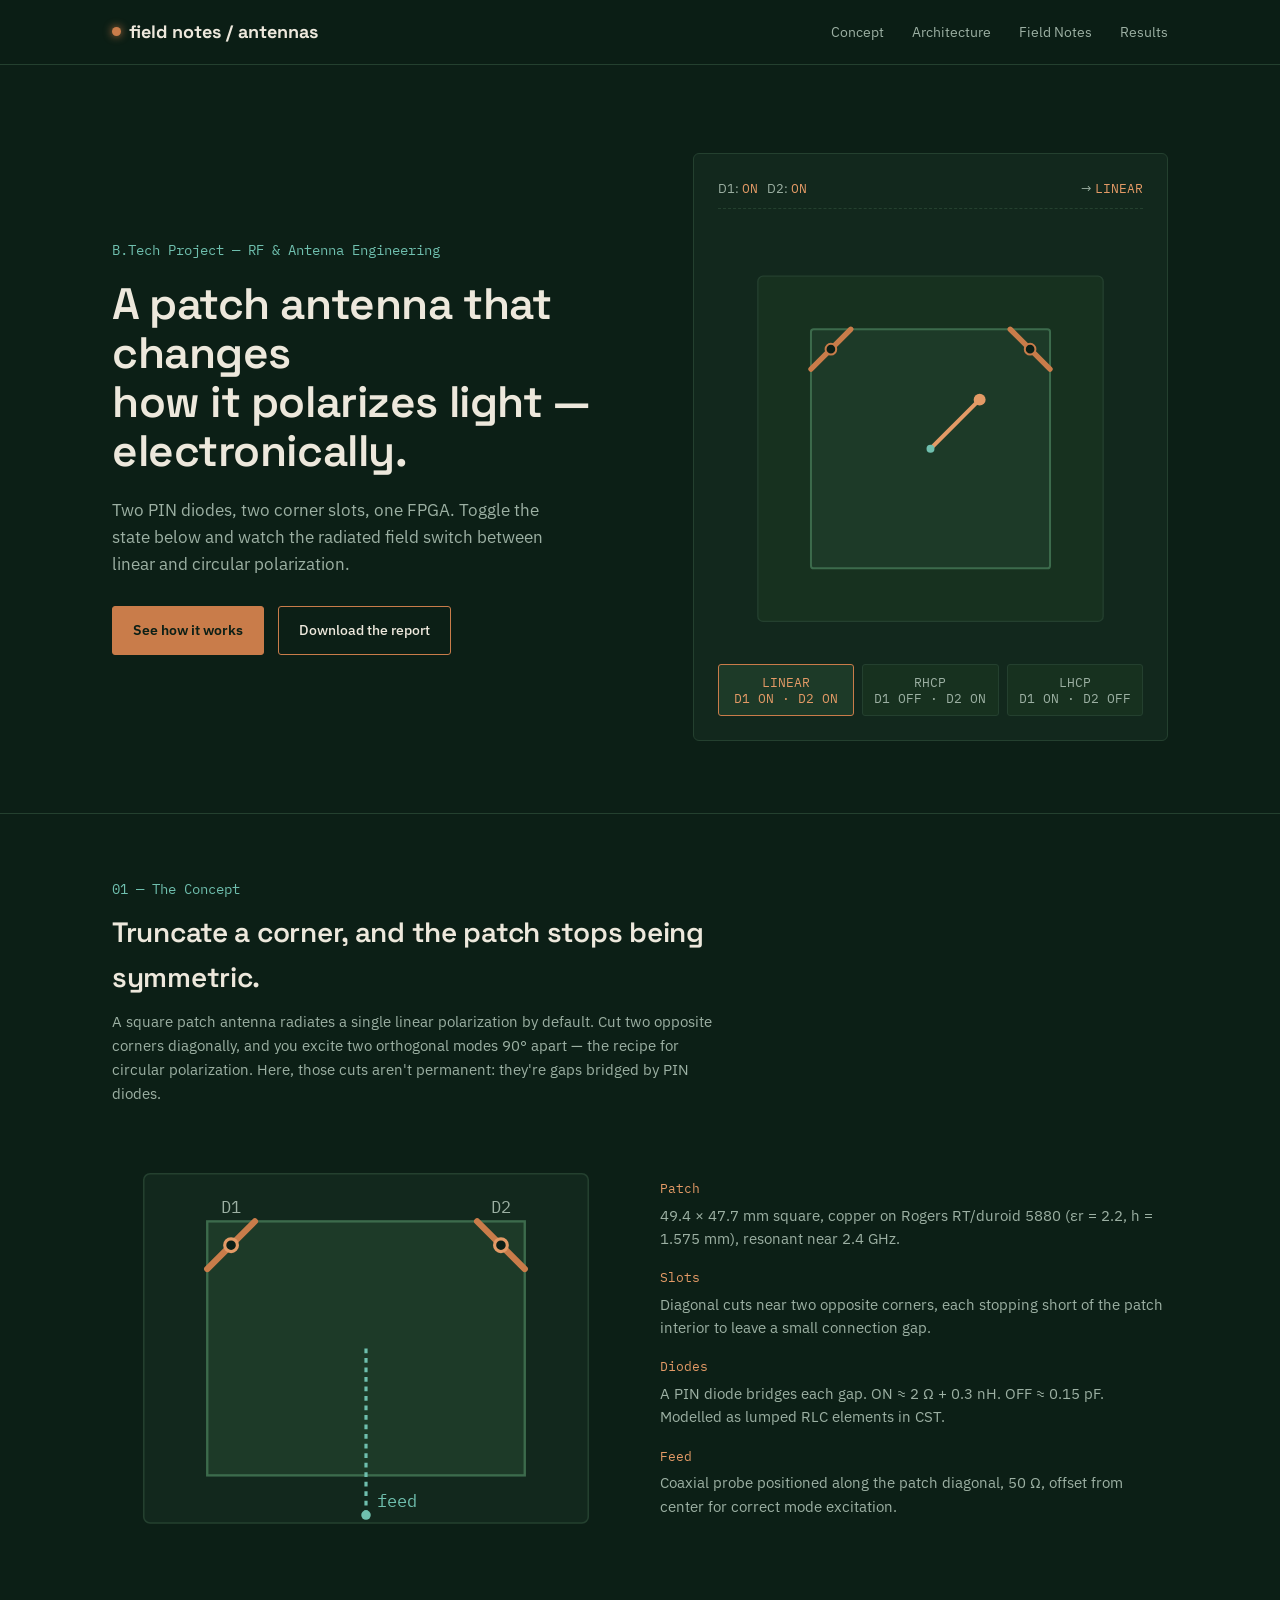
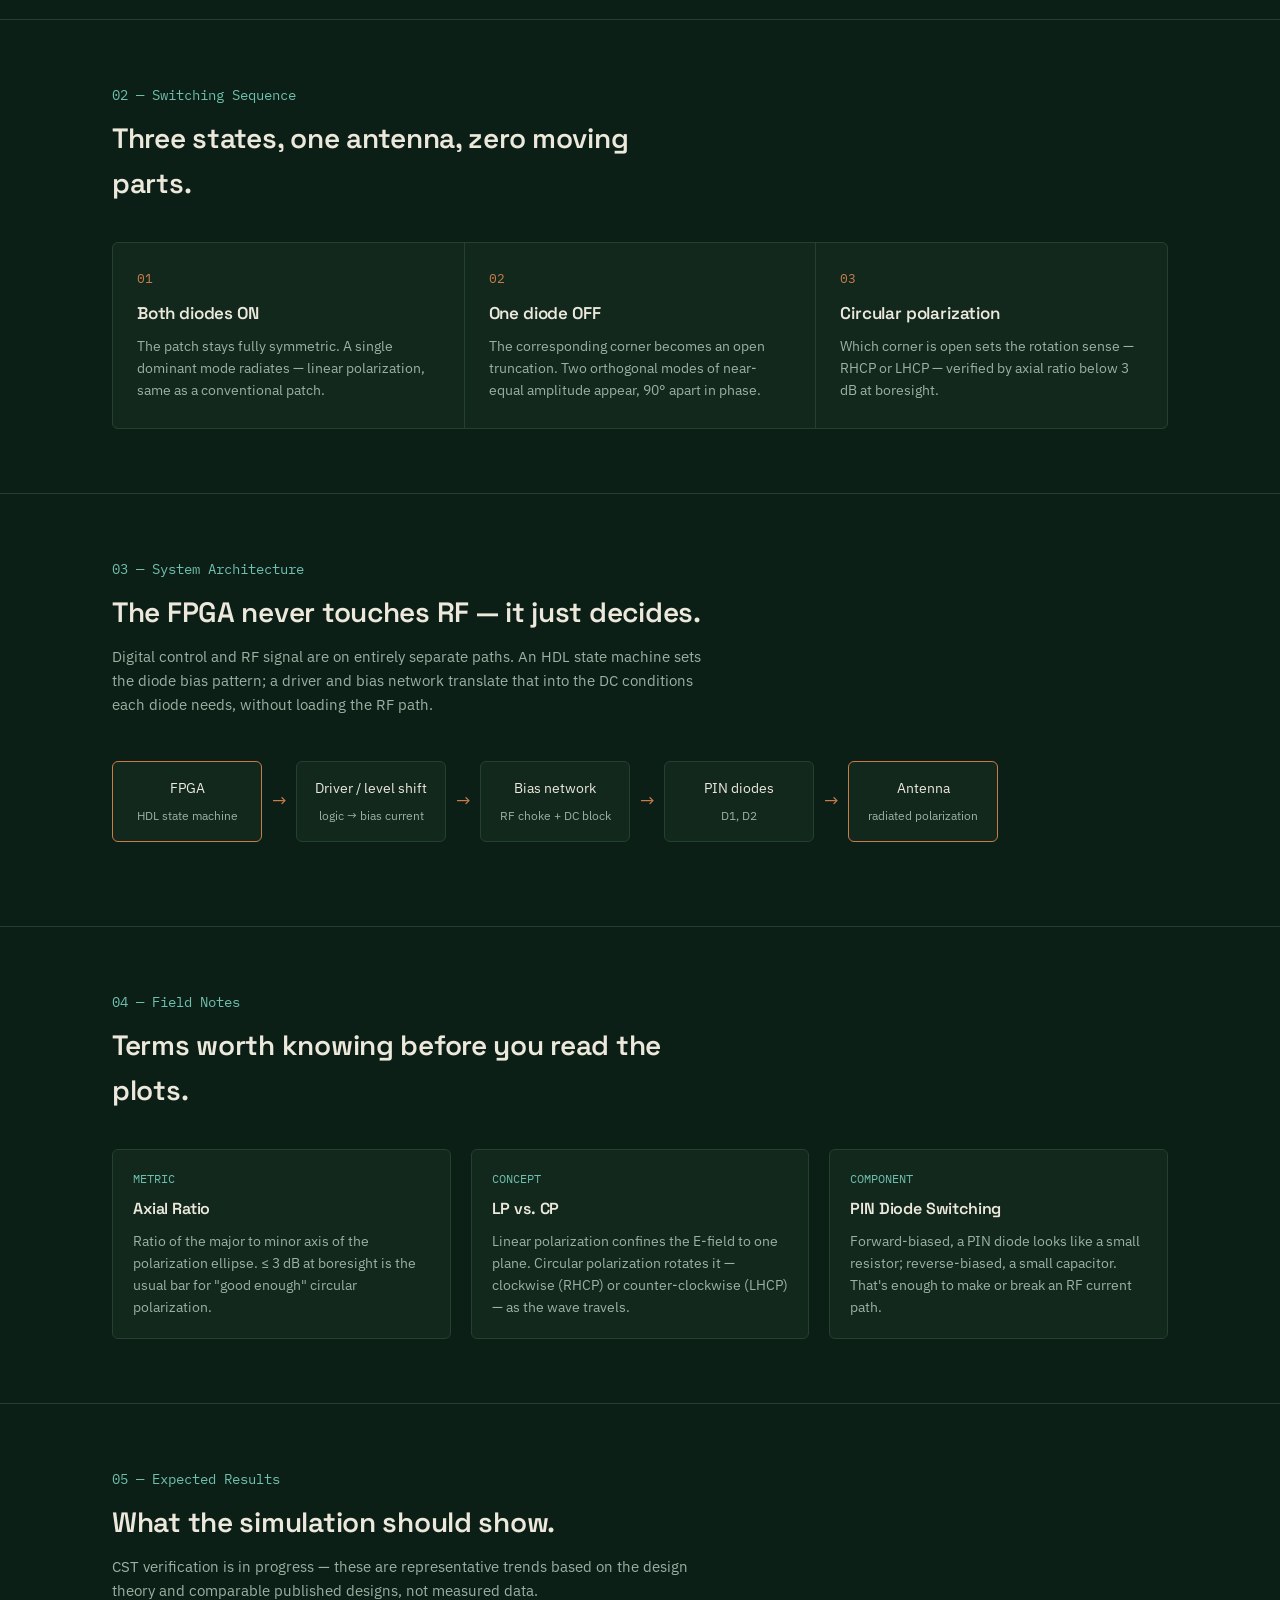
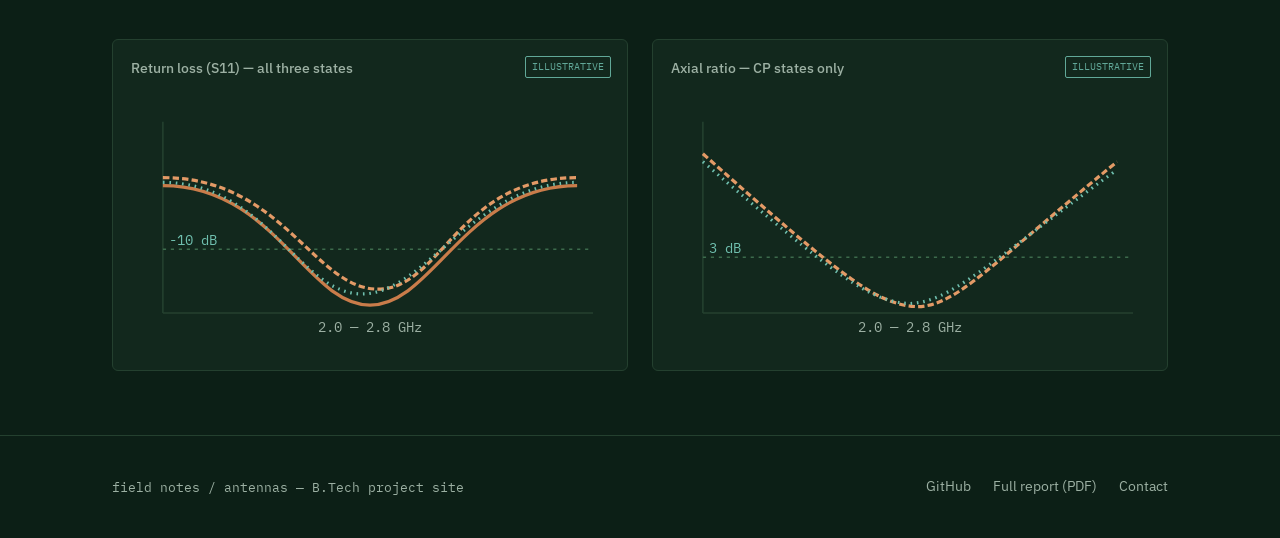
==== index.html @ 6d83e4be "Add files via upload" ====
<!DOCTYPE html>
<html lang="en">
<head>
<meta charset="UTF-8">
<meta name="viewport" content="width=device-width, initial-scale=1.0">
<title>Field Notes — Polarization Reconfigurable Antenna</title>
<link rel="preconnect" href="https://fonts.googleapis.com">
<link href="https://fonts.googleapis.com/css2?family=Space+Grotesk:wght@400;500;600;700&family=IBM+Plex+Sans:wght@400;500;600&family=IBM+Plex+Mono:wght@400;500;600&display=swap" rel="stylesheet">
<style>
  :root{
    --bg: #0C1F16;
    --bg-panel: #12281D;
    --bg-panel-2: #17311F;
    --copper: #C97C4A;
    --copper-bright: #E39A66;
    --patina: #6FBFAE;
    --ink: #EDE8DC;
    --ink-dim: #9CB0A3;
    --line: #24402F;
    --radius: 3px;
  }
  *{box-sizing:border-box;}
  html{scroll-behavior:smooth;}
  body{
    margin:0;
    background:var(--bg);
    color:var(--ink);
    font-family:'IBM Plex Sans', sans-serif;
    line-height:1.6;
    -webkit-font-smoothing:antialiased;
  }
  h1,h2,h3{
    font-family:'Space Grotesk', sans-serif;
    font-weight:600;
    margin:0;
    letter-spacing:-0.01em;
  }
  .mono{ font-family:'IBM Plex Mono', monospace; }
  a{ color:var(--copper-bright); }
  .wrap{ max-width:1120px; margin:0 auto; padding:0 32px; }
  @media (max-width: 640px){ .wrap{ padding:0 20px; } }

  /* NAV */
  nav{
    position:sticky; top:0; z-index:50;
    background:rgba(12,31,22,0.9); backdrop-filter:blur(6px);
    border-bottom:1px solid var(--line);
  }
  nav .wrap{ display:flex; align-items:center; justify-content:space-between; height:64px; }
  .brand{ font-family:'Space Grotesk'; font-weight:700; font-size:18px; color:var(--ink); text-decoration:none; display:flex; align-items:center; gap:8px;}
  .brand .dot{ width:9px; height:9px; border-radius:50%; background:var(--copper); box-shadow:0 0 8px var(--copper);}
  .navlinks{ display:flex; gap:28px; font-size:14px; }
  .navlinks a{ color:var(--ink-dim); text-decoration:none; }
  .navlinks a:hover{ color:var(--ink); }
  @media (max-width:640px){ .navlinks{ display:none; } }

  /* HERO */
  .hero{ padding:88px 0 72px; }
  .hero-grid{ display:grid; grid-template-columns:1.05fr 0.95fr; gap:56px; align-items:center; }
  @media (max-width:900px){ .hero-grid{ grid-template-columns:1fr; } }
  .kicker{ color:var(--patina); font-size:14px; margin-bottom:18px; }
  .hero h1{ font-size:44px; line-height:1.12; margin-bottom:20px; }
  @media (max-width:640px){ .hero h1{ font-size:32px; } }
  .hero p.lead{ font-size:17px; color:var(--ink-dim); max-width:46ch; margin-bottom:28px; }
  .cta-row{ display:flex; gap:14px; flex-wrap:wrap; }
  .btn{
    font-family:'IBM Plex Sans'; font-weight:500; font-size:14px;
    padding:12px 20px; border-radius:var(--radius); border:1px solid var(--copper);
    background:transparent; color:var(--ink); cursor:pointer; text-decoration:none; display:inline-block;
    transition:background .15s ease, color .15s ease;
  }
  .btn.solid{ background:var(--copper); color:#0C1F16; border-color:var(--copper); font-weight:600; }
  .btn:hover{ background:var(--copper); color:#0C1F16; }
  .btn:focus-visible{ outline:2px solid var(--patina); outline-offset:2px; }

  /* DEMO PANEL */
  .demo-panel{
    background:var(--bg-panel); border:1px solid var(--line); border-radius:6px; padding:24px;
  }
  .demo-readout{
    font-size:12.5px; color:var(--ink-dim); margin-bottom:14px; display:flex; justify-content:space-between;
    border-bottom:1px dashed var(--line); padding-bottom:10px;
  }
  .demo-readout .state{ color:var(--copper-bright); }
  .demo-buttons{ display:flex; gap:8px; margin-top:16px; flex-wrap:wrap; }
  .state-btn{
    flex:1; min-width:100px; padding:9px 10px; font-size:12.5px; font-family:'IBM Plex Mono';
    background:var(--bg-panel-2); border:1px solid var(--line); color:var(--ink-dim); border-radius:var(--radius); cursor:pointer;
  }
  .state-btn.active{ border-color:var(--copper); color:var(--copper-bright); background:#1D3A28; }
  .state-btn:focus-visible{ outline:2px solid var(--patina); outline-offset:2px; }

  /* SECTIONS */
  section{ padding:64px 0; border-top:1px solid var(--line); }
  .section-head{ margin-bottom:36px; max-width:60ch; }
  .section-head .kicker{ margin-bottom:10px; }
  .section-head h2{ font-size:28px; }
  .section-head p{ color:var(--ink-dim); font-size:15px; margin-top:10px; }

  /* SCHEMATIC */
  .schematic-grid{ display:grid; grid-template-columns:1fr 1fr; gap:40px; align-items:center; }
  @media (max-width:860px){ .schematic-grid{ grid-template-columns:1fr; } }
  .schematic-notes dl{ margin:0; }
  .schematic-notes dt{ font-family:'IBM Plex Mono'; font-size:13px; color:var(--copper-bright); margin-top:18px; }
  .schematic-notes dt:first-child{ margin-top:0; }
  .schematic-notes dd{ margin:4px 0 0; color:var(--ink-dim); font-size:14.5px; }

  /* STEPS */
  .steps{ display:grid; grid-template-columns:repeat(3,1fr); gap:1px; background:var(--line); border:1px solid var(--line); border-radius:6px; overflow:hidden; }
  @media (max-width:760px){ .steps{ grid-template-columns:1fr; } }
  .step{ background:var(--bg-panel); padding:26px 24px; }
  .step .num{ font-family:'IBM Plex Mono'; color:var(--copper); font-size:13px; }
  .step h3{ font-size:17px; margin:10px 0 8px; }
  .step p{ color:var(--ink-dim); font-size:14px; margin:0; }

  /* ARCHITECTURE FLOW */
  .flow{ display:flex; align-items:center; gap:0; overflow-x:auto; padding:8px 0 20px; }
  .flow-block{
    flex:0 0 auto; min-width:150px; background:var(--bg-panel); border:1px solid var(--line);
    border-radius:6px; padding:16px 14px; text-align:center; font-size:13.5px;
  }
  .flow-block.accent{ border-color:var(--copper); }
  .flow-arrow{ flex:0 0 auto; width:34px; text-align:center; color:var(--copper); font-size:18px; }
  .flow-sub{ display:block; margin-top:6px; color:var(--ink-dim); font-size:12px; }

  /* GLOSSARY */
  .glossary{ display:grid; grid-template-columns:repeat(3,1fr); gap:20px; }
  @media (max-width:860px){ .glossary{ grid-template-columns:1fr; } }
  .gcard{ background:var(--bg-panel); border:1px solid var(--line); border-radius:6px; padding:20px; }
  .gcard .tag{ font-family:'IBM Plex Mono'; font-size:11.5px; color:var(--patina); }
  .gcard h3{ font-size:16px; margin:8px 0 8px; }
  .gcard p{ color:var(--ink-dim); font-size:13.8px; margin:0; }

  /* RESULTS */
  .results-grid{ display:grid; grid-template-columns:1fr 1fr; gap:24px; }
  @media (max-width:860px){ .results-grid{ grid-template-columns:1fr; } }
  .chart-card{ background:var(--bg-panel); border:1px solid var(--line); border-radius:6px; padding:18px; position:relative; }
  .chart-card h4{ font-size:13.5px; font-weight:500; color:var(--ink-dim); margin:0 0 10px; }
  .stamp{
    position:absolute; top:16px; right:16px; font-family:'IBM Plex Mono'; font-size:10px;
    color:var(--patina); border:1px solid var(--patina); padding:2px 6px; border-radius:2px; opacity:0.85;
  }

  /* FOOTER */
  footer{ border-top:1px solid var(--line); padding:40px 0; }
  .footer-row{ display:flex; justify-content:space-between; flex-wrap:wrap; gap:16px; align-items:center; }
  .footer-links{ display:flex; gap:22px; font-size:13.5px; }
  .footer-links a{ color:var(--ink-dim); text-decoration:none; }
  .footer-links a:hover{ color:var(--copper-bright); }
  .fine{ color:var(--ink-dim); font-size:12.5px; }

  @media (prefers-reduced-motion: reduce){
    * { animation-duration:0.001ms !important; transition-duration:0.001ms !important; }
  }
</style>
</head>
<body>

<nav>
  <div class="wrap">
    <a class="brand" href="#top"><span class="dot"></span>field notes / antennas</a>
    <div class="navlinks">
      <a href="#concept">Concept</a>
      <a href="#architecture">Architecture</a>
      <a href="#notes">Field Notes</a>
      <a href="#results">Results</a>
    </div>
  </div>
</nav>

<div id="top" class="hero">
  <div class="wrap hero-grid">
    <div>
      <div class="kicker mono">B.Tech Project — RF &amp; Antenna Engineering</div>
      <h1>A patch antenna that changes<br>how it polarizes light — electronically.</h1>
      <p class="lead">Two PIN diodes, two corner slots, one FPGA. Toggle the state below and watch the radiated field switch between linear and circular polarization.</p>
      <div class="cta-row">
        <a class="btn solid" href="#concept">See how it works</a>
        <a class="btn" href="#" id="report-link">Download the report</a>
      </div>
    </div>

    <div class="demo-panel">
      <div class="demo-readout">
        <span>D1: <span class="mono state" id="d1-state">ON</span> &nbsp; D2: <span class="mono state" id="d2-state">ON</span></span>
        <span>→ <span class="mono state" id="pol-state">LINEAR</span></span>
      </div>
      <svg id="demo-svg" viewBox="0 0 320 320" width="100%" style="display:block;">
        <!-- substrate -->
        <rect x="30" y="40" width="260" height="260" rx="4" fill="#17311F" stroke="#24402F"/>
        <!-- patch -->
        <rect x="70" y="80" width="180" height="180" rx="2" fill="#1D3A28" stroke="#3C6B4C" stroke-width="1.5"/>
        <!-- diode 1: top-left -->
        <line id="slot1" x1="70" y1="110" x2="100" y2="80" stroke="#C97C4A" stroke-width="4" stroke-linecap="round"/>
        <circle cx="85" cy="95" r="4" fill="#0C1F16" stroke="#C97C4A" stroke-width="1.5"/>
        <!-- diode 2: top-right -->
        <line id="slot2" x1="220" y1="80" x2="250" y2="110" stroke="#C97C4A" stroke-width="4" stroke-linecap="round"/>
        <circle cx="235" cy="95" r="4" fill="#0C1F16" stroke="#C97C4A" stroke-width="1.5"/>
        <!-- field vector -->
        <g id="vector-group" transform="translate(160,170)">
          <line id="vector" x1="0" y1="0" x2="0" y2="-70" stroke="#E39A66" stroke-width="3" stroke-linecap="round"/>
          <circle cx="0" cy="-70" r="4.5" fill="#E39A66"/>
        </g>
        <circle cx="160" cy="170" r="3" fill="#6FBFAE"/>
      </svg>
      <div class="demo-buttons">
        <button class="state-btn active" data-state="lp">LINEAR<br>D1 ON · D2 ON</button>
        <button class="state-btn" data-state="rhcp">RHCP<br>D1 OFF · D2 ON</button>
        <button class="state-btn" data-state="lhcp">LHCP<br>D1 ON · D2 OFF</button>
      </div>
    </div>
  </div>
</div>

<section id="concept">
  <div class="wrap">
    <div class="section-head">
      <div class="kicker mono">01 — The Concept</div>
      <h2>Truncate a corner, and the patch stops being symmetric.</h2>
      <p>A square patch antenna radiates a single linear polarization by default. Cut two opposite corners diagonally, and you excite two orthogonal modes 90° apart — the recipe for circular polarization. Here, those cuts aren't permanent: they're gaps bridged by PIN diodes.</p>
    </div>
    <div class="schematic-grid">
      <svg viewBox="0 0 320 260" width="100%">
        <rect x="20" y="20" width="280" height="220" rx="4" fill="#12281D" stroke="#24402F"/>
        <rect x="60" y="50" width="200" height="160" fill="#1D3A28" stroke="#3C6B4C" stroke-width="1.5"/>
        <line x1="60" y1="80" x2="90" y2="50" stroke="#C97C4A" stroke-width="4" stroke-linecap="round"/>
        <line x1="230" y1="50" x2="260" y2="80" stroke="#C97C4A" stroke-width="4" stroke-linecap="round"/>
        <circle cx="75" cy="65" r="4" fill="#0C1F16" stroke="#E39A66" stroke-width="2"/>
        <circle cx="245" cy="65" r="4" fill="#0C1F16" stroke="#E39A66" stroke-width="2"/>
        <text x="75" y="45" fill="#9CB0A3" font-size="11" font-family="IBM Plex Mono" text-anchor="middle">D1</text>
        <text x="245" y="45" fill="#9CB0A3" font-size="11" font-family="IBM Plex Mono" text-anchor="middle">D2</text>
        <line x1="160" y1="130" x2="160" y2="235" stroke="#6FBFAE" stroke-width="2" stroke-dasharray="3 3"/>
        <circle cx="160" cy="235" r="3" fill="#6FBFAE"/>
        <text x="167" y="230" fill="#6FBFAE" font-size="11" font-family="IBM Plex Mono">feed</text>
      </svg>
      <div class="schematic-notes">
        <dl>
          <dt>Patch</dt>
          <dd>49.4 × 47.7 mm square, copper on Rogers RT/duroid 5880 (εr = 2.2, h = 1.575 mm), resonant near 2.4 GHz.</dd>
          <dt>Slots</dt>
          <dd>Diagonal cuts near two opposite corners, each stopping short of the patch interior to leave a small connection gap.</dd>
          <dt>Diodes</dt>
          <dd>A PIN diode bridges each gap. ON ≈ 2 Ω + 0.3 nH. OFF ≈ 0.15 pF. Modelled as lumped RLC elements in CST.</dd>
          <dt>Feed</dt>
          <dd>Coaxial probe positioned along the patch diagonal, 50 Ω, offset from center for correct mode excitation.</dd>
        </dl>
      </div>
    </div>
  </div>
</section>

<section>
  <div class="wrap">
    <div class="section-head">
      <div class="kicker mono">02 — Switching Sequence</div>
      <h2>Three states, one antenna, zero moving parts.</h2>
    </div>
    <div class="steps">
      <div class="step">
        <div class="num">01</div>
        <h3>Both diodes ON</h3>
        <p>The patch stays fully symmetric. A single dominant mode radiates — linear polarization, same as a conventional patch.</p>
      </div>
      <div class="step">
        <div class="num">02</div>
        <h3>One diode OFF</h3>
        <p>The corresponding corner becomes an open truncation. Two orthogonal modes of near-equal amplitude appear, 90° apart in phase.</p>
      </div>
      <div class="step">
        <div class="num">03</div>
        <h3>Circular polarization</h3>
        <p>Which corner is open sets the rotation sense — RHCP or LHCP — verified by axial ratio below 3 dB at boresight.</p>
      </div>
    </div>
  </div>
</section>

<section id="architecture">
  <div class="wrap">
    <div class="section-head">
      <div class="kicker mono">03 — System Architecture</div>
      <h2>The FPGA never touches RF — it just decides.</h2>
      <p>Digital control and RF signal are on entirely separate paths. An HDL state machine sets the diode bias pattern; a driver and bias network translate that into the DC conditions each diode needs, without loading the RF path.</p>
    </div>
    <div class="flow">
      <div class="flow-block accent">FPGA<span class="flow-sub">HDL state machine</span></div>
      <div class="flow-arrow">→</div>
      <div class="flow-block">Driver / level shift<span class="flow-sub">logic → bias current</span></div>
      <div class="flow-arrow">→</div>
      <div class="flow-block">Bias network<span class="flow-sub">RF choke + DC block</span></div>
      <div class="flow-arrow">→</div>
      <div class="flow-block">PIN diodes<span class="flow-sub">D1, D2</span></div>
      <div class="flow-arrow">→</div>
      <div class="flow-block accent">Antenna<span class="flow-sub">radiated polarization</span></div>
    </div>
  </div>
</section>

<section id="notes">
  <div class="wrap">
    <div class="section-head">
      <div class="kicker mono">04 — Field Notes</div>
      <h2>Terms worth knowing before you read the plots.</h2>
    </div>
    <div class="glossary">
      <div class="gcard">
        <div class="tag mono">METRIC</div>
        <h3>Axial Ratio</h3>
        <p>Ratio of the major to minor axis of the polarization ellipse. ≤ 3 dB at boresight is the usual bar for "good enough" circular polarization.</p>
      </div>
      <div class="gcard">
        <div class="tag mono">CONCEPT</div>
        <h3>LP vs. CP</h3>
        <p>Linear polarization confines the E-field to one plane. Circular polarization rotates it — clockwise (RHCP) or counter-clockwise (LHCP) — as the wave travels.</p>
      </div>
      <div class="gcard">
        <div class="tag mono">COMPONENT</div>
        <h3>PIN Diode Switching</h3>
        <p>Forward-biased, a PIN diode looks like a small resistor; reverse-biased, a small capacitor. That's enough to make or break an RF current path.</p>
      </div>
    </div>
  </div>
</section>

<section id="results">
  <div class="wrap">
    <div class="section-head">
      <div class="kicker mono">05 — Expected Results</div>
      <h2>What the simulation should show.</h2>
      <p>CST verification is in progress — these are representative trends based on the design theory and comparable published designs, not measured data.</p>
    </div>
    <div class="results-grid">
      <div class="chart-card">
        <span class="stamp">ILLUSTRATIVE</span>
        <h4>Return loss (S11) — all three states</h4>
        <svg viewBox="0 0 300 160" width="100%">
          <line x1="20" y1="20" x2="20" y2="140" stroke="#24402F"/>
          <line x1="20" y1="140" x2="290" y2="140" stroke="#24402F"/>
          <line x1="20" y1="100" x2="290" y2="100" stroke="#3C6B4C" stroke-dasharray="2 3"/>
          <text x="24" y="97" fill="#6FBFAE" font-size="9" font-family="IBM Plex Mono">-10 dB</text>
          <path d="M20,60 C90,60 110,135 150,135 C190,135 210,60 280,60" fill="none" stroke="#C97C4A" stroke-width="2"/>
          <path d="M20,55 C95,55 115,125 155,125 C195,125 205,55 280,55" fill="none" stroke="#E39A66" stroke-width="2" stroke-dasharray="4 2"/>
          <path d="M20,58 C85,58 105,128 145,128 C185,128 215,58 280,58" fill="none" stroke="#6FBFAE" stroke-width="2" stroke-dasharray="1 3"/>
          <text x="150" y="152" fill="#9CB0A3" font-size="9" font-family="IBM Plex Mono" text-anchor="middle">2.0 — 2.8 GHz</text>
        </svg>
      </div>
      <div class="chart-card">
        <span class="stamp">ILLUSTRATIVE</span>
        <h4>Axial ratio — CP states only</h4>
        <svg viewBox="0 0 300 160" width="100%">
          <line x1="20" y1="20" x2="20" y2="140" stroke="#24402F"/>
          <line x1="20" y1="140" x2="290" y2="140" stroke="#24402F"/>
          <line x1="20" y1="105" x2="290" y2="105" stroke="#3C6B4C" stroke-dasharray="2 3"/>
          <text x="24" y="102" fill="#6FBFAE" font-size="9" font-family="IBM Plex Mono">3 dB</text>
          <path d="M20,40 C110,120 130,135 155,136 C180,135 200,110 280,45" fill="none" stroke="#E39A66" stroke-width="2" stroke-dasharray="4 2"/>
          <path d="M20,45 C105,118 125,133 150,134 C175,133 195,112 280,50" fill="none" stroke="#6FBFAE" stroke-width="2" stroke-dasharray="1 3"/>
          <text x="150" y="152" fill="#9CB0A3" font-size="9" font-family="IBM Plex Mono" text-anchor="middle">2.0 — 2.8 GHz</text>
        </svg>
      </div>
    </div>
  </div>
</section>

<footer>
  <div class="wrap footer-row">
    <div class="fine mono">field notes / antennas — B.Tech project site</div>
    <div class="footer-links">
      <a href="#">GitHub</a>
      <a href="#">Full report (PDF)</a>
      <a href="#">Contact</a>
    </div>
  </div>
</footer>

<script>
(function(){
  const states = {
    lp:   { d1:'ON',  d2:'ON',  label:'LINEAR' },
    rhcp: { d1:'OFF', d2:'ON',  label:'RHCP'   },
    lhcp: { d1:'ON',  d2:'OFF', label:'LHCP'   }
  };
  const buttons = document.querySelectorAll('.state-btn');
  const d1El = document.getElementById('d1-state');
  const d2El = document.getElementById('d2-state');
  const polEl = document.getElementById('pol-state');
  const slot1 = document.getElementById('slot1');
  const slot2 = document.getElementById('slot2');
  const vectorGroup = document.getElementById('vector-group');

  let mode = 'lp';
  let t = 0;
  const reduced = window.matchMedia('(prefers-reduced-motion: reduce)').matches;

  function setState(key){
    mode = key;
    const s = states[key];
    d1El.textContent = s.d1;
    d2El.textContent = s.d2;
    polEl.textContent = s.label;
    slot1.setAttribute('stroke', s.d1 === 'ON' ? '#C97C4A' : '#0C1F16');
    slot1.setAttribute('stroke-dasharray', s.d1 === 'ON' ? '0' : '3 3');
    slot2.setAttribute('stroke', s.d2 === 'ON' ? '#C97C4A' : '#0C1F16');
    slot2.setAttribute('stroke-dasharray', s.d2 === 'ON' ? '0' : '3 3');
    buttons.forEach(b => b.classList.toggle('active', b.dataset.state === key));
  }

  buttons.forEach(b => b.addEventListener('click', () => setState(b.dataset.state)));

  function animate(){
    t += reduced ? 0 : 0.04;
    let angle, length = 70;
    if (mode === 'lp') {
      angle = 45;
      length = 55 + 15 * Math.sin(t * 2);
    } else if (mode === 'rhcp') {
      angle = (t * 60) % 360;
    } else {
      angle = (-t * 60) % 360;
    }
    const rad = angle * Math.PI / 180;
    const x = length * Math.sin(rad);
    const y = -length * Math.cos(rad);
    vectorGroup.querySelector('#vector').setAttribute('x2', x.toFixed(1));
    vectorGroup.querySelector('#vector').setAttribute('y2', y.toFixed(1));
    vectorGroup.querySelector('circle').setAttribute('cx', x.toFixed(1));
    vectorGroup.querySelector('circle').setAttribute('cy', y.toFixed(1));
    requestAnimationFrame(animate);
  }

  setState('lp');
  animate();
})();
</script>

</body>
</html>
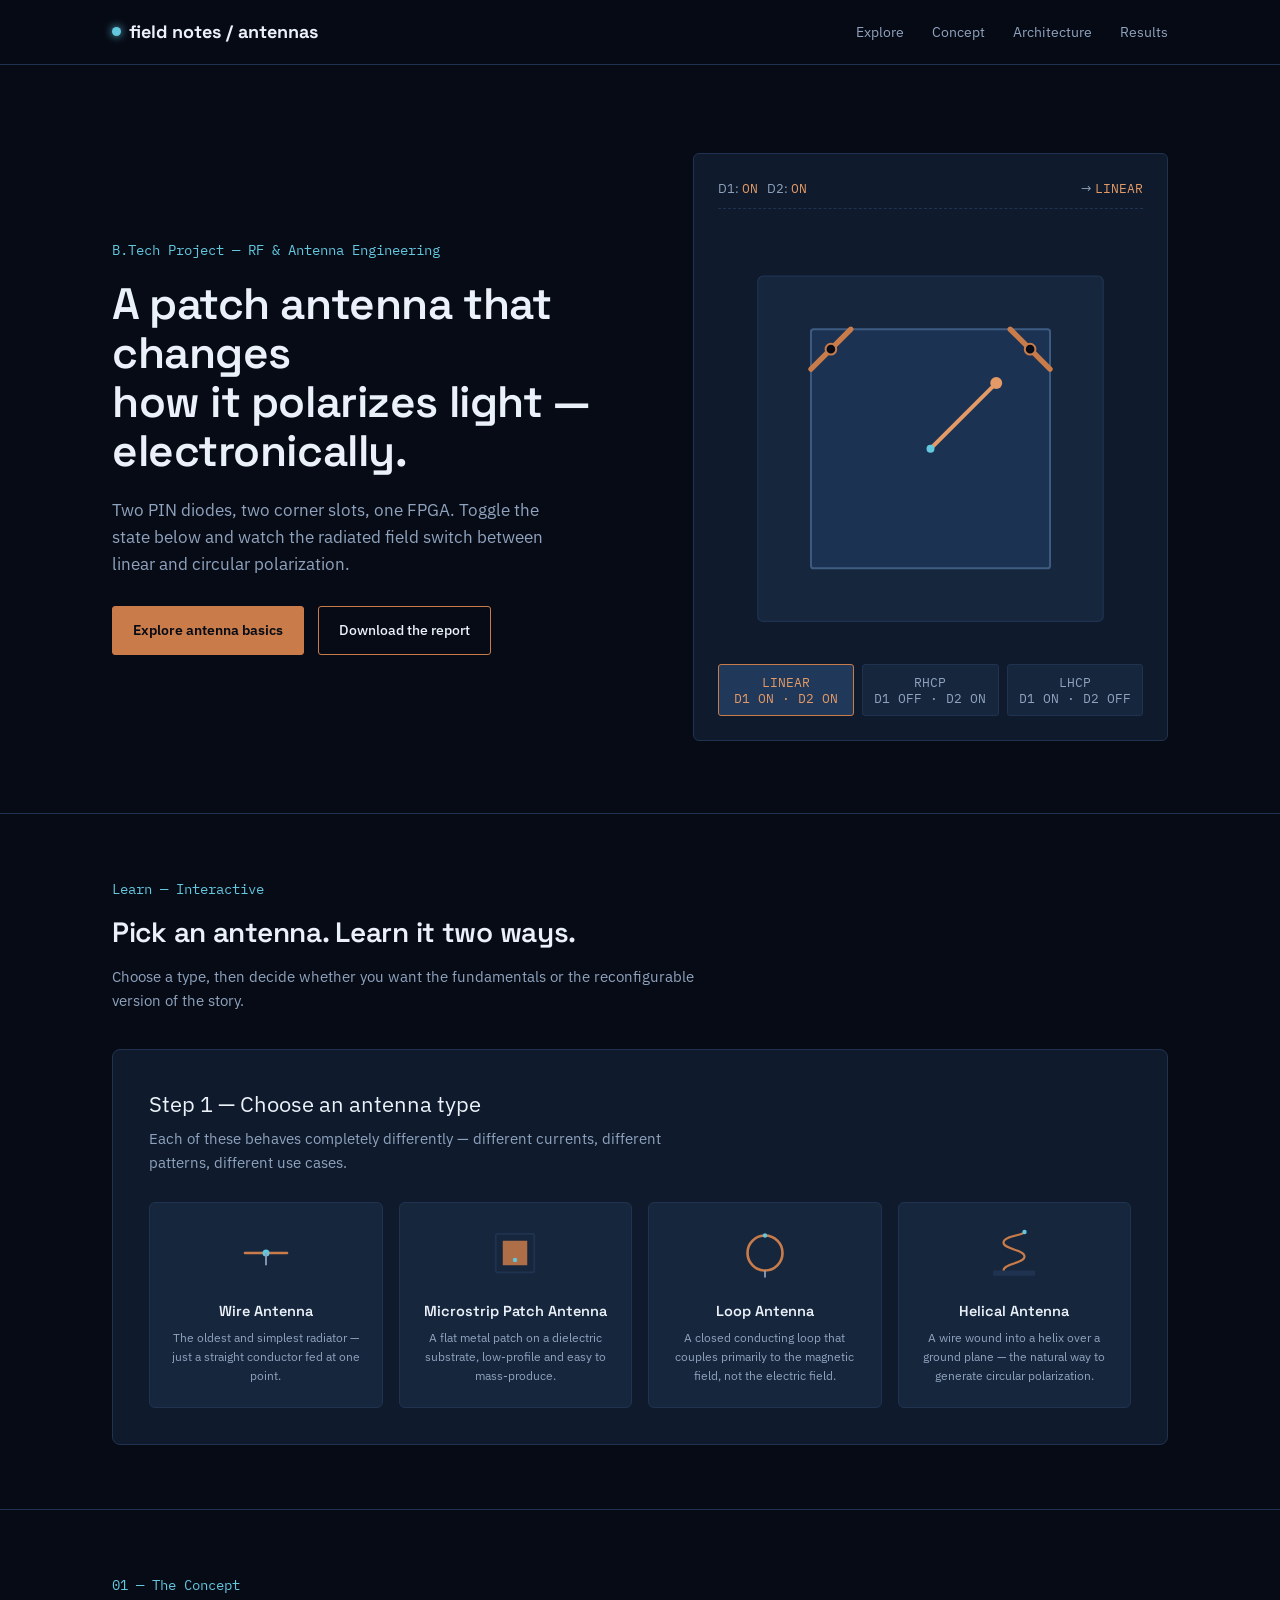
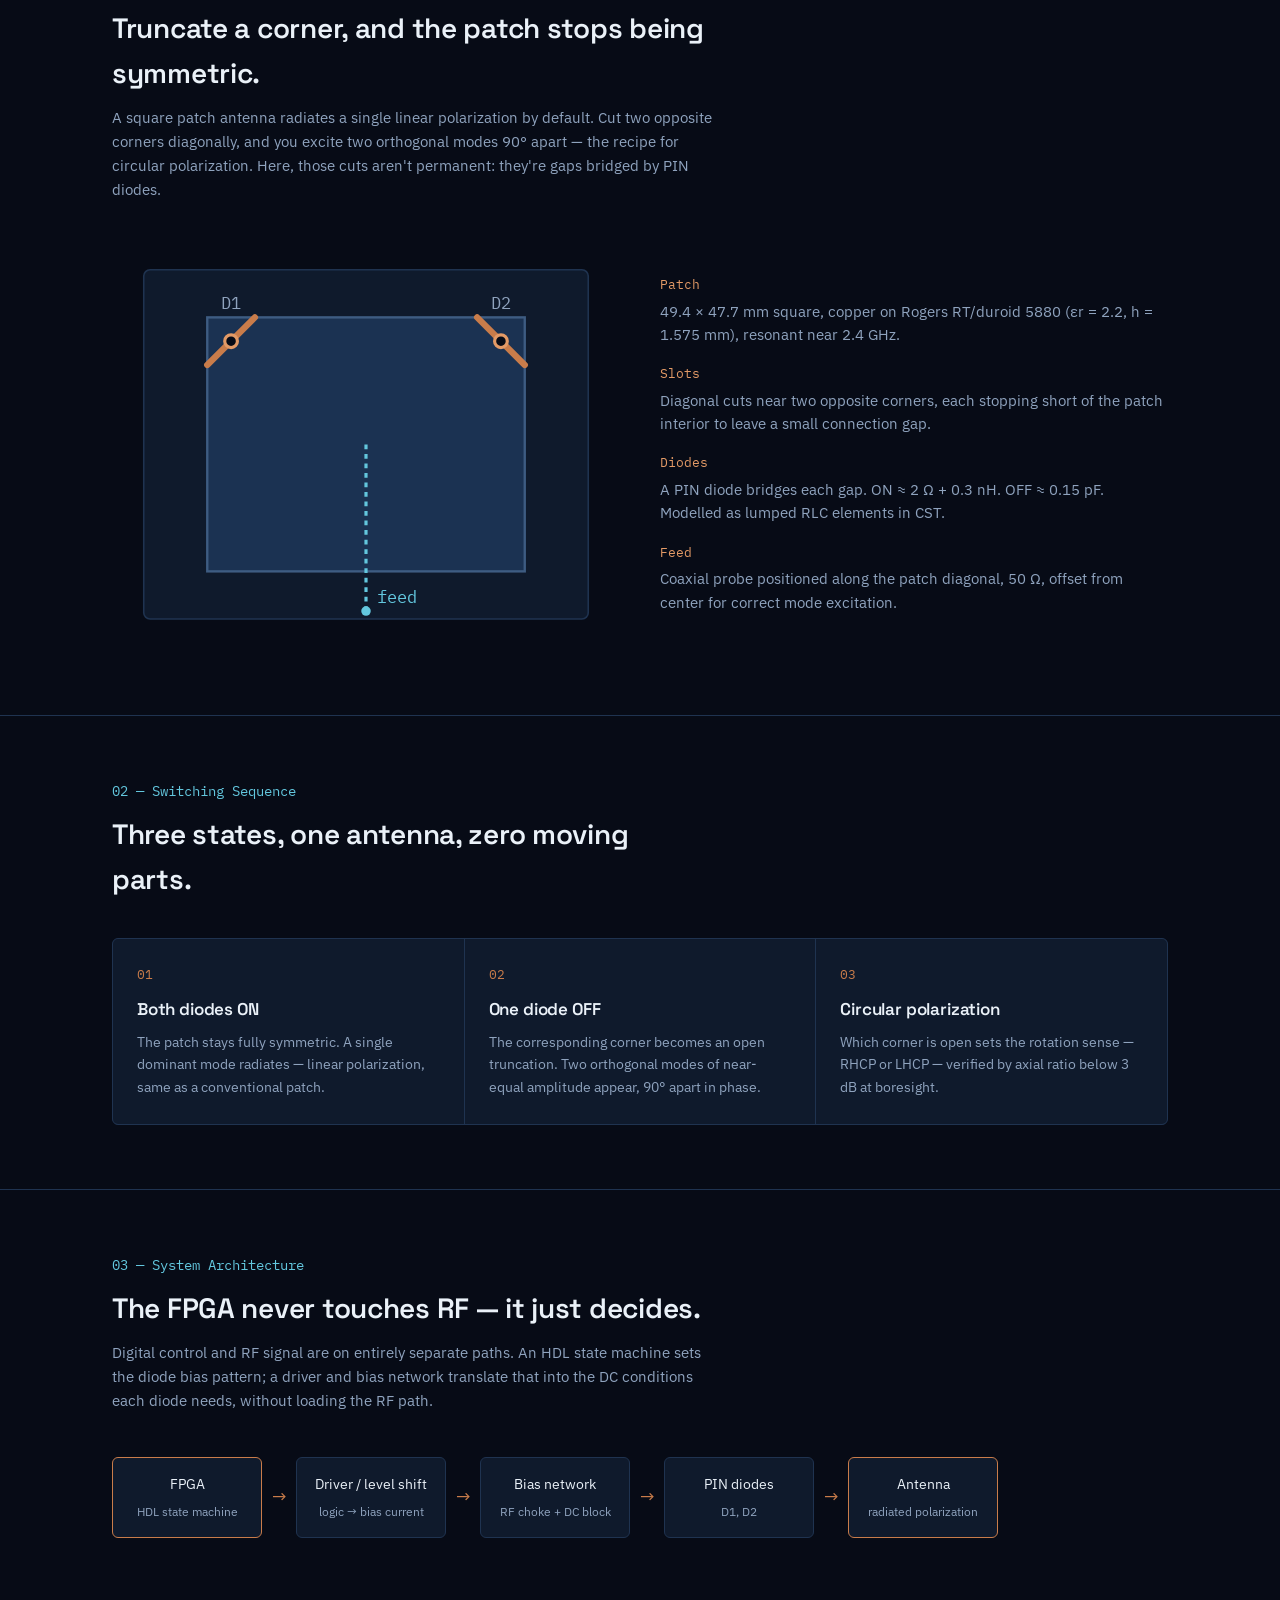
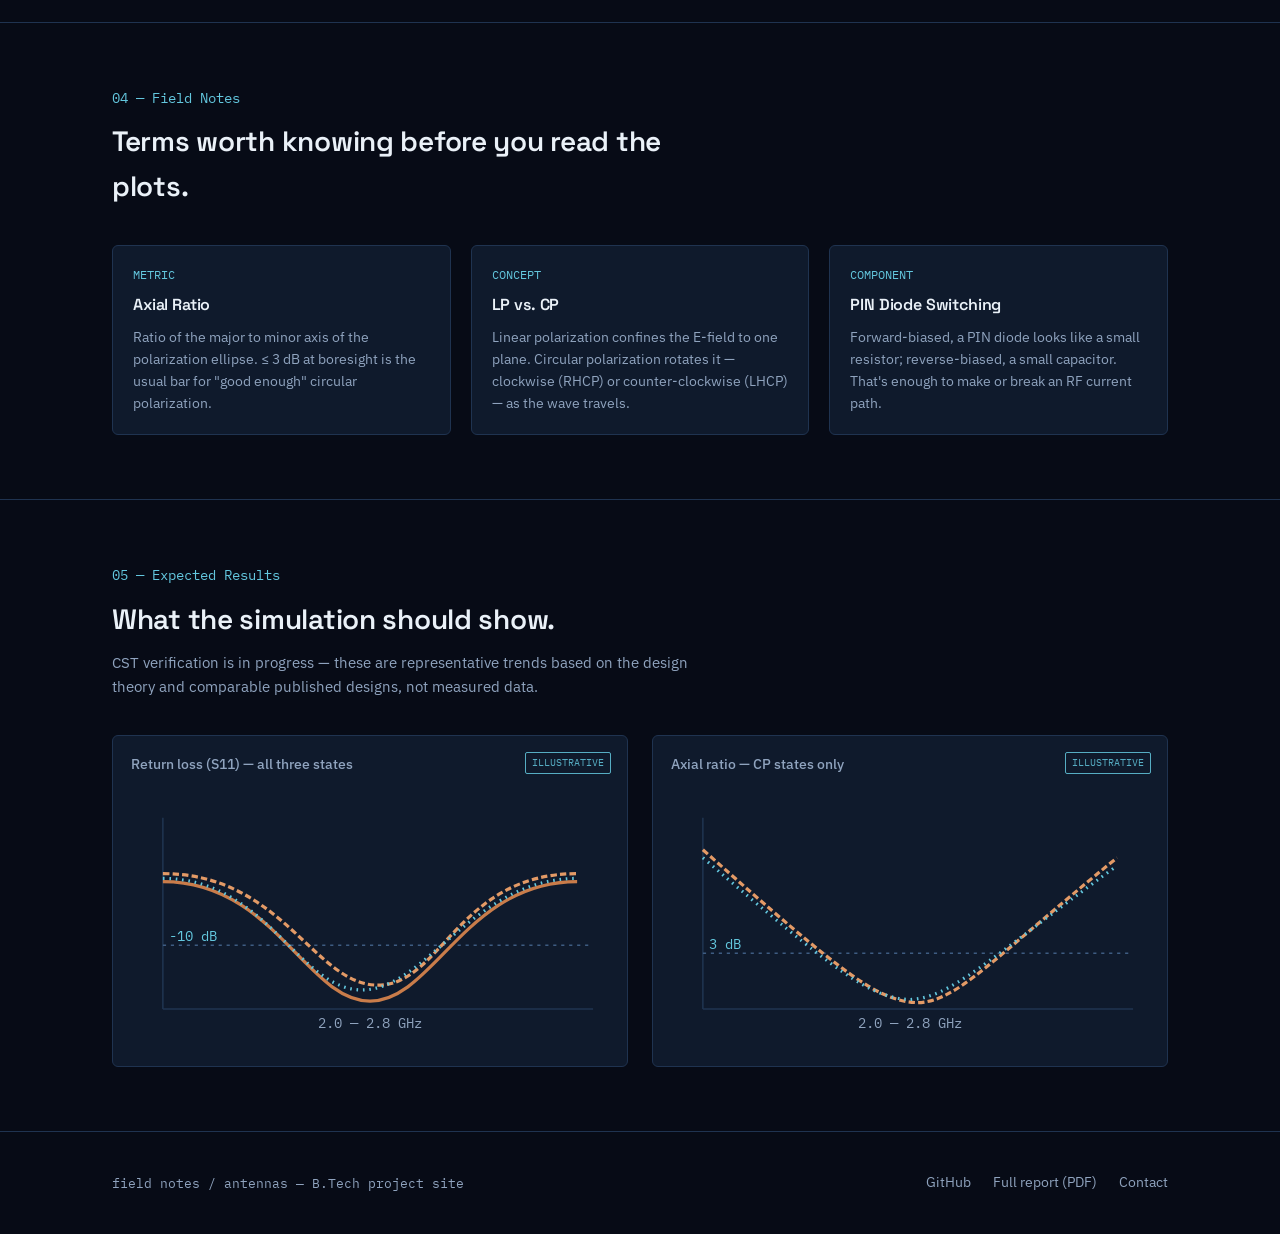
==== commit 1a4531e9: "Add files via upload" ====
--- a/index.html
+++ b/index.html
@@ -8,15 +8,15 @@
 <link href="https://fonts.googleapis.com/css2?family=Space+Grotesk:wght@400;500;600;700&family=IBM+Plex+Sans:wght@400;500;600&family=IBM+Plex+Mono:wght@400;500;600&display=swap" rel="stylesheet">
 <style>
   :root{
-    --bg: #0C1F16;
-    --bg-panel: #12281D;
-    --bg-panel-2: #17311F;
+    --bg: #070B16;
+    --bg-panel: #0F1A2C;
+    --bg-panel-2: #16263D;
     --copper: #C97C4A;
     --copper-bright: #E39A66;
-    --patina: #6FBFAE;
-    --ink: #EDE8DC;
-    --ink-dim: #9CB0A3;
-    --line: #24402F;
+    --patina: #63C7DE;
+    --ink: #EAF1F8;
+    --ink-dim: #8FA3BE;
+    --line: #1F3350;
     --radius: 3px;
   }
   *{box-sizing:border-box;}
@@ -40,21 +40,19 @@
   .wrap{ max-width:1120px; margin:0 auto; padding:0 32px; }
   @media (max-width: 640px){ .wrap{ padding:0 20px; } }
 
-  /* NAV */
   nav{
     position:sticky; top:0; z-index:50;
-    background:rgba(12,31,22,0.9); backdrop-filter:blur(6px);
+    background:rgba(7,11,22,0.9); backdrop-filter:blur(6px);
     border-bottom:1px solid var(--line);
   }
   nav .wrap{ display:flex; align-items:center; justify-content:space-between; height:64px; }
   .brand{ font-family:'Space Grotesk'; font-weight:700; font-size:18px; color:var(--ink); text-decoration:none; display:flex; align-items:center; gap:8px;}
-  .brand .dot{ width:9px; height:9px; border-radius:50%; background:var(--copper); box-shadow:0 0 8px var(--copper);}
+  .brand .dot{ width:9px; height:9px; border-radius:50%; background:var(--patina); box-shadow:0 0 8px var(--patina);}
   .navlinks{ display:flex; gap:28px; font-size:14px; }
   .navlinks a{ color:var(--ink-dim); text-decoration:none; }
   .navlinks a:hover{ color:var(--ink); }
   @media (max-width:640px){ .navlinks{ display:none; } }
 
-  /* HERO */
   .hero{ padding:88px 0 72px; }
   .hero-grid{ display:grid; grid-template-columns:1.05fr 0.95fr; gap:56px; align-items:center; }
   @media (max-width:900px){ .hero-grid{ grid-template-columns:1fr; } }
@@ -69,35 +67,24 @@
     background:transparent; color:var(--ink); cursor:pointer; text-decoration:none; display:inline-block;
     transition:background .15s ease, color .15s ease;
   }
-  .btn.solid{ background:var(--copper); color:#0C1F16; border-color:var(--copper); font-weight:600; }
-  .btn:hover{ background:var(--copper); color:#0C1F16; }
+  .btn.solid{ background:var(--copper); color:#070B16; border-color:var(--copper); font-weight:600; }
+  .btn:hover{ background:var(--copper); color:#070B16; }
   .btn:focus-visible{ outline:2px solid var(--patina); outline-offset:2px; }
 
-  /* DEMO PANEL */
-  .demo-panel{
-    background:var(--bg-panel); border:1px solid var(--line); border-radius:6px; padding:24px;
-  }
-  .demo-readout{
-    font-size:12.5px; color:var(--ink-dim); margin-bottom:14px; display:flex; justify-content:space-between;
-    border-bottom:1px dashed var(--line); padding-bottom:10px;
-  }
+  .demo-panel{ background:var(--bg-panel); border:1px solid var(--line); border-radius:6px; padding:24px; }
+  .demo-readout{ font-size:12.5px; color:var(--ink-dim); margin-bottom:14px; display:flex; justify-content:space-between; border-bottom:1px dashed var(--line); padding-bottom:10px; }
   .demo-readout .state{ color:var(--copper-bright); }
   .demo-buttons{ display:flex; gap:8px; margin-top:16px; flex-wrap:wrap; }
-  .state-btn{
-    flex:1; min-width:100px; padding:9px 10px; font-size:12.5px; font-family:'IBM Plex Mono';
-    background:var(--bg-panel-2); border:1px solid var(--line); color:var(--ink-dim); border-radius:var(--radius); cursor:pointer;
-  }
-  .state-btn.active{ border-color:var(--copper); color:var(--copper-bright); background:#1D3A28; }
+  .state-btn{ flex:1; min-width:100px; padding:9px 10px; font-size:12.5px; font-family:'IBM Plex Mono'; background:var(--bg-panel-2); border:1px solid var(--line); color:var(--ink-dim); border-radius:var(--radius); cursor:pointer; }
+  .state-btn.active{ border-color:var(--copper); color:var(--copper-bright); background:#20385A; }
   .state-btn:focus-visible{ outline:2px solid var(--patina); outline-offset:2px; }
 
-  /* SECTIONS */
   section{ padding:64px 0; border-top:1px solid var(--line); }
   .section-head{ margin-bottom:36px; max-width:60ch; }
   .section-head .kicker{ margin-bottom:10px; }
   .section-head h2{ font-size:28px; }
   .section-head p{ color:var(--ink-dim); font-size:15px; margin-top:10px; }
 
-  /* SCHEMATIC */
   .schematic-grid{ display:grid; grid-template-columns:1fr 1fr; gap:40px; align-items:center; }
   @media (max-width:860px){ .schematic-grid{ grid-template-columns:1fr; } }
   .schematic-notes dl{ margin:0; }
@@ -105,7 +92,6 @@
   .schematic-notes dt:first-child{ margin-top:0; }
   .schematic-notes dd{ margin:4px 0 0; color:var(--ink-dim); font-size:14.5px; }
 
-  /* STEPS */
   .steps{ display:grid; grid-template-columns:repeat(3,1fr); gap:1px; background:var(--line); border:1px solid var(--line); border-radius:6px; overflow:hidden; }
   @media (max-width:760px){ .steps{ grid-template-columns:1fr; } }
   .step{ background:var(--bg-panel); padding:26px 24px; }
@@ -113,17 +99,12 @@
   .step h3{ font-size:17px; margin:10px 0 8px; }
   .step p{ color:var(--ink-dim); font-size:14px; margin:0; }
 
-  /* ARCHITECTURE FLOW */
   .flow{ display:flex; align-items:center; gap:0; overflow-x:auto; padding:8px 0 20px; }
-  .flow-block{
-    flex:0 0 auto; min-width:150px; background:var(--bg-panel); border:1px solid var(--line);
-    border-radius:6px; padding:16px 14px; text-align:center; font-size:13.5px;
-  }
+  .flow-block{ flex:0 0 auto; min-width:150px; background:var(--bg-panel); border:1px solid var(--line); border-radius:6px; padding:16px 14px; text-align:center; font-size:13.5px; }
   .flow-block.accent{ border-color:var(--copper); }
   .flow-arrow{ flex:0 0 auto; width:34px; text-align:center; color:var(--copper); font-size:18px; }
   .flow-sub{ display:block; margin-top:6px; color:var(--ink-dim); font-size:12px; }
 
-  /* GLOSSARY */
   .glossary{ display:grid; grid-template-columns:repeat(3,1fr); gap:20px; }
   @media (max-width:860px){ .glossary{ grid-template-columns:1fr; } }
   .gcard{ background:var(--bg-panel); border:1px solid var(--line); border-radius:6px; padding:20px; }
@@ -131,17 +112,12 @@
   .gcard h3{ font-size:16px; margin:8px 0 8px; }
   .gcard p{ color:var(--ink-dim); font-size:13.8px; margin:0; }
 
-  /* RESULTS */
   .results-grid{ display:grid; grid-template-columns:1fr 1fr; gap:24px; }
   @media (max-width:860px){ .results-grid{ grid-template-columns:1fr; } }
   .chart-card{ background:var(--bg-panel); border:1px solid var(--line); border-radius:6px; padding:18px; position:relative; }
   .chart-card h4{ font-size:13.5px; font-weight:500; color:var(--ink-dim); margin:0 0 10px; }
-  .stamp{
-    position:absolute; top:16px; right:16px; font-family:'IBM Plex Mono'; font-size:10px;
-    color:var(--patina); border:1px solid var(--patina); padding:2px 6px; border-radius:2px; opacity:0.85;
-  }
-
-  /* FOOTER */
+  .stamp{ position:absolute; top:16px; right:16px; font-family:'IBM Plex Mono'; font-size:10px; color:var(--patina); border:1px solid var(--patina); padding:2px 6px; border-radius:2px; opacity:0.85; }
+
   footer{ border-top:1px solid var(--line); padding:40px 0; }
   .footer-row{ display:flex; justify-content:space-between; flex-wrap:wrap; gap:16px; align-items:center; }
   .footer-links{ display:flex; gap:22px; font-size:13.5px; }
@@ -149,6 +125,69 @@
   .footer-links a:hover{ color:var(--copper-bright); }
   .fine{ color:var(--ink-dim); font-size:12.5px; }
 
+  /* ---------- EXPLORER ---------- */
+  .explorer{ background:var(--bg-panel); border:1px solid var(--line); border-radius:8px; padding:36px; }
+  .explorer-crumb{ font-family:'IBM Plex Mono'; font-size:12px; color:var(--ink-dim); margin-bottom:24px; display:flex; align-items:center; gap:8px; }
+  .explorer-crumb .back{ background:none; border:none; color:var(--patina); cursor:pointer; font-family:'IBM Plex Mono'; font-size:12px; padding:0; }
+  .explorer-crumb .back:hover{ text-decoration:underline; }
+  .explorer-title{ font-size:22px; margin-bottom:6px; }
+  .explorer-sub{ color:var(--ink-dim); font-size:14.5px; margin-bottom:28px; max-width:60ch; }
+
+  .type-grid{ display:grid; grid-template-columns:repeat(4,1fr); gap:16px; }
+  @media (max-width:900px){ .type-grid{ grid-template-columns:repeat(2,1fr); } }
+  @media (max-width:520px){ .type-grid{ grid-template-columns:1fr; } }
+  .type-card{
+    background:var(--bg-panel-2); border:1px solid var(--line); border-radius:6px; padding:22px 16px; text-align:center;
+    cursor:pointer; transition:border-color .15s ease, transform .15s ease; color:var(--ink);
+  }
+  .type-card:hover{ border-color:var(--patina); transform:translateY(-2px); }
+  .type-card:focus-visible{ outline:2px solid var(--patina); outline-offset:2px; }
+  .type-card svg{ width:56px; height:56px; margin-bottom:12px; }
+  .type-card h4{ font-size:14.5px; font-weight:600; margin:0 0 4px; font-family:'Space Grotesk'; }
+  .type-card p{ font-size:12px; color:var(--ink-dim); margin:0; }
+
+  .mode-grid{ display:grid; grid-template-columns:1fr 1fr; gap:20px; }
+  @media (max-width:700px){ .mode-grid{ grid-template-columns:1fr; } }
+  .mode-card{
+    background:var(--bg-panel-2); border:1px solid var(--line); border-radius:6px; padding:28px; cursor:pointer;
+    transition:border-color .15s ease, transform .15s ease; text-align:left; color:var(--ink);
+  }
+  .mode-card:hover{ border-color:var(--copper); transform:translateY(-2px); }
+  .mode-card:focus-visible{ outline:2px solid var(--patina); outline-offset:2px; }
+  .mode-card .tag{ font-family:'IBM Plex Mono'; font-size:11px; color:var(--patina); }
+  .mode-card h3{ font-size:19px; margin:10px 0 8px; }
+  .mode-card p{ color:var(--ink-dim); font-size:13.8px; margin:0; }
+
+  .content-hero{ display:flex; gap:24px; align-items:center; margin-bottom:28px; flex-wrap:wrap; }
+  .content-hero svg{ width:84px; height:84px; flex:0 0 auto; }
+  .content-hero h3{ font-size:24px; margin-bottom:6px; }
+  .content-hero p{ color:var(--ink-dim); font-size:14px; margin:0; max-width:52ch; }
+
+  .facts-row{ display:grid; grid-template-columns:repeat(3,1fr); gap:14px; margin-bottom:28px; }
+  @media (max-width:800px){ .facts-row{ grid-template-columns:1fr; } }
+  .fact-card{ background:var(--bg-panel-2); border:1px solid var(--line); border-left:3px solid var(--copper); border-radius:4px; padding:16px; font-size:13.5px; color:var(--ink); }
+  .fact-card .tag{ font-family:'IBM Plex Mono'; font-size:10.5px; color:var(--copper-bright); display:block; margin-bottom:6px; }
+
+  .theory-block{ background:var(--bg-panel-2); border:1px solid var(--line); border-radius:6px; padding:22px 24px; font-size:14.5px; color:var(--ink-dim); }
+  .theory-block strong{ color:var(--ink); }
+
+  .recon-grid{ display:grid; grid-template-columns:repeat(3,1fr); gap:16px; margin:24px 0; }
+  @media (max-width:800px){ .recon-grid{ grid-template-columns:1fr; } }
+  .recon-card{ background:var(--bg-panel-2); border:1px solid var(--line); border-radius:6px; padding:18px; }
+  .recon-card .tag{ font-family:'IBM Plex Mono'; font-size:11px; color:var(--patina); }
+  .recon-card h4{ font-size:15px; margin:8px 0 6px; }
+  .recon-card p{ font-size:13px; color:var(--ink-dim); margin:0; }
+
+  .combo-row{ display:flex; flex-wrap:wrap; gap:10px; margin:20px 0 28px; }
+  .combo-pill{ background:var(--bg-panel-2); border:1px solid var(--line); border-radius:20px; padding:8px 16px; font-size:12.5px; font-family:'IBM Plex Mono'; color:var(--ink); display:flex; align-items:center; gap:6px; }
+  .combo-pill .plus{ color:var(--copper); }
+
+  .advances-list{ display:grid; gap:12px; }
+  .advance-item{ display:flex; gap:14px; background:var(--bg-panel-2); border:1px solid var(--line); border-radius:6px; padding:14px 16px; }
+  .advance-item .marker{ color:var(--patina); font-family:'IBM Plex Mono'; font-size:12px; flex:0 0 auto; padding-top:1px; }
+  .advance-item p{ margin:0; font-size:13.8px; color:var(--ink-dim); }
+  .advance-item strong{ color:var(--ink); }
+
   @media (prefers-reduced-motion: reduce){
     * { animation-duration:0.001ms !important; transition-duration:0.001ms !important; }
   }
@@ -160,9 +199,9 @@
   <div class="wrap">
     <a class="brand" href="#top"><span class="dot"></span>field notes / antennas</a>
     <div class="navlinks">
+      <a href="#explore">Explore</a>
       <a href="#concept">Concept</a>
       <a href="#architecture">Architecture</a>
-      <a href="#notes">Field Notes</a>
       <a href="#results">Results</a>
     </div>
   </div>
@@ -175,7 +214,7 @@
       <h1>A patch antenna that changes<br>how it polarizes light — electronically.</h1>
       <p class="lead">Two PIN diodes, two corner slots, one FPGA. Toggle the state below and watch the radiated field switch between linear and circular polarization.</p>
       <div class="cta-row">
-        <a class="btn solid" href="#concept">See how it works</a>
+        <a class="btn solid" href="#explore">Explore antenna basics</a>
         <a class="btn" href="#" id="report-link">Download the report</a>
       </div>
     </div>
@@ -186,22 +225,17 @@
         <span>→ <span class="mono state" id="pol-state">LINEAR</span></span>
       </div>
       <svg id="demo-svg" viewBox="0 0 320 320" width="100%" style="display:block;">
-        <!-- substrate -->
-        <rect x="30" y="40" width="260" height="260" rx="4" fill="#17311F" stroke="#24402F"/>
-        <!-- patch -->
-        <rect x="70" y="80" width="180" height="180" rx="2" fill="#1D3A28" stroke="#3C6B4C" stroke-width="1.5"/>
-        <!-- diode 1: top-left -->
+        <rect x="30" y="40" width="260" height="260" rx="4" fill="#16263D" stroke="#1F3350"/>
+        <rect x="70" y="80" width="180" height="180" rx="2" fill="#1B3252" stroke="#3E5C82" stroke-width="1.5"/>
         <line id="slot1" x1="70" y1="110" x2="100" y2="80" stroke="#C97C4A" stroke-width="4" stroke-linecap="round"/>
-        <circle cx="85" cy="95" r="4" fill="#0C1F16" stroke="#C97C4A" stroke-width="1.5"/>
-        <!-- diode 2: top-right -->
+        <circle cx="85" cy="95" r="4" fill="#070B16" stroke="#C97C4A" stroke-width="1.5"/>
         <line id="slot2" x1="220" y1="80" x2="250" y2="110" stroke="#C97C4A" stroke-width="4" stroke-linecap="round"/>
-        <circle cx="235" cy="95" r="4" fill="#0C1F16" stroke="#C97C4A" stroke-width="1.5"/>
-        <!-- field vector -->
+        <circle cx="235" cy="95" r="4" fill="#070B16" stroke="#C97C4A" stroke-width="1.5"/>
         <g id="vector-group" transform="translate(160,170)">
           <line id="vector" x1="0" y1="0" x2="0" y2="-70" stroke="#E39A66" stroke-width="3" stroke-linecap="round"/>
           <circle cx="0" cy="-70" r="4.5" fill="#E39A66"/>
         </g>
-        <circle cx="160" cy="170" r="3" fill="#6FBFAE"/>
+        <circle cx="160" cy="170" r="3" fill="#63C7DE"/>
       </svg>
       <div class="demo-buttons">
         <button class="state-btn active" data-state="lp">LINEAR<br>D1 ON · D2 ON</button>
@@ -211,6 +245,53 @@
     </div>
   </div>
 </div>
+
+<!-- ================= EXPLORER ================= -->
+<section id="explore">
+  <div class="wrap">
+    <div class="section-head">
+      <div class="kicker mono">Learn — Interactive</div>
+      <h2>Pick an antenna. Learn it two ways.</h2>
+      <p>Choose a type, then decide whether you want the fundamentals or the reconfigurable version of the story.</p>
+    </div>
+
+    <div class="explorer" id="explorer">
+      <!-- breadcrumb / back -->
+      <div class="explorer-crumb" id="explorer-crumb" style="display:none;">
+        <button class="back" id="explorer-back">← back</button>
+        <span id="explorer-crumb-text"></span>
+      </div>
+
+      <!-- STEP 1: choose type -->
+      <div id="step-type">
+        <div class="explorer-title">Step 1 — Choose an antenna type</div>
+        <div class="explorer-sub">Each of these behaves completely differently — different currents, different patterns, different use cases.</div>
+        <div class="type-grid" id="type-grid"></div>
+      </div>
+
+      <!-- STEP 2: choose mode -->
+      <div id="step-mode" style="display:none;">
+        <div class="explorer-title">Step 2 — What do you want to see?</div>
+        <div class="explorer-sub" id="mode-sub"></div>
+        <div class="mode-grid">
+          <div class="mode-card" tabindex="0" data-mode="normal">
+            <div class="tag">OPTION A</div>
+            <h3>Normal working</h3>
+            <p>How it's built, how current flows, its radiation pattern, real-world uses, and a few fun facts.</p>
+          </div>
+          <div class="mode-card" tabindex="0" data-mode="reconfig">
+            <div class="tag">OPTION B</div>
+            <h3>Reconfigurability</h3>
+            <p>How this antenna type can be made electronically adaptable, and where that field is headed.</p>
+          </div>
+        </div>
+      </div>
+
+      <!-- STEP 3: content -->
+      <div id="step-content" style="display:none;"></div>
+    </div>
+  </div>
+</section>
 
 <section id="concept">
   <div class="wrap">
@@ -221,17 +302,17 @@
     </div>
     <div class="schematic-grid">
       <svg viewBox="0 0 320 260" width="100%">
-        <rect x="20" y="20" width="280" height="220" rx="4" fill="#12281D" stroke="#24402F"/>
-        <rect x="60" y="50" width="200" height="160" fill="#1D3A28" stroke="#3C6B4C" stroke-width="1.5"/>
+        <rect x="20" y="20" width="280" height="220" rx="4" fill="#0F1A2C" stroke="#1F3350"/>
+        <rect x="60" y="50" width="200" height="160" fill="#1B3252" stroke="#3E5C82" stroke-width="1.5"/>
         <line x1="60" y1="80" x2="90" y2="50" stroke="#C97C4A" stroke-width="4" stroke-linecap="round"/>
         <line x1="230" y1="50" x2="260" y2="80" stroke="#C97C4A" stroke-width="4" stroke-linecap="round"/>
-        <circle cx="75" cy="65" r="4" fill="#0C1F16" stroke="#E39A66" stroke-width="2"/>
-        <circle cx="245" cy="65" r="4" fill="#0C1F16" stroke="#E39A66" stroke-width="2"/>
-        <text x="75" y="45" fill="#9CB0A3" font-size="11" font-family="IBM Plex Mono" text-anchor="middle">D1</text>
-        <text x="245" y="45" fill="#9CB0A3" font-size="11" font-family="IBM Plex Mono" text-anchor="middle">D2</text>
-        <line x1="160" y1="130" x2="160" y2="235" stroke="#6FBFAE" stroke-width="2" stroke-dasharray="3 3"/>
-        <circle cx="160" cy="235" r="3" fill="#6FBFAE"/>
-        <text x="167" y="230" fill="#6FBFAE" font-size="11" font-family="IBM Plex Mono">feed</text>
+        <circle cx="75" cy="65" r="4" fill="#070B16" stroke="#E39A66" stroke-width="2"/>
+        <circle cx="245" cy="65" r="4" fill="#070B16" stroke="#E39A66" stroke-width="2"/>
+        <text x="75" y="45" fill="#8FA3BE" font-size="11" font-family="IBM Plex Mono" text-anchor="middle">D1</text>
+        <text x="245" y="45" fill="#8FA3BE" font-size="11" font-family="IBM Plex Mono" text-anchor="middle">D2</text>
+        <line x1="160" y1="130" x2="160" y2="235" stroke="#63C7DE" stroke-width="2" stroke-dasharray="3 3"/>
+        <circle cx="160" cy="235" r="3" fill="#63C7DE"/>
+        <text x="167" y="230" fill="#63C7DE" font-size="11" font-family="IBM Plex Mono">feed</text>
       </svg>
       <div class="schematic-notes">
         <dl>
@@ -334,27 +415,27 @@
         <span class="stamp">ILLUSTRATIVE</span>
         <h4>Return loss (S11) — all three states</h4>
         <svg viewBox="0 0 300 160" width="100%">
-          <line x1="20" y1="20" x2="20" y2="140" stroke="#24402F"/>
-          <line x1="20" y1="140" x2="290" y2="140" stroke="#24402F"/>
-          <line x1="20" y1="100" x2="290" y2="100" stroke="#3C6B4C" stroke-dasharray="2 3"/>
-          <text x="24" y="97" fill="#6FBFAE" font-size="9" font-family="IBM Plex Mono">-10 dB</text>
+          <line x1="20" y1="20" x2="20" y2="140" stroke="#1F3350"/>
+          <line x1="20" y1="140" x2="290" y2="140" stroke="#1F3350"/>
+          <line x1="20" y1="100" x2="290" y2="100" stroke="#3E5C82" stroke-dasharray="2 3"/>
+          <text x="24" y="97" fill="#63C7DE" font-size="9" font-family="IBM Plex Mono">-10 dB</text>
           <path d="M20,60 C90,60 110,135 150,135 C190,135 210,60 280,60" fill="none" stroke="#C97C4A" stroke-width="2"/>
           <path d="M20,55 C95,55 115,125 155,125 C195,125 205,55 280,55" fill="none" stroke="#E39A66" stroke-width="2" stroke-dasharray="4 2"/>
-          <path d="M20,58 C85,58 105,128 145,128 C185,128 215,58 280,58" fill="none" stroke="#6FBFAE" stroke-width="2" stroke-dasharray="1 3"/>
-          <text x="150" y="152" fill="#9CB0A3" font-size="9" font-family="IBM Plex Mono" text-anchor="middle">2.0 — 2.8 GHz</text>
+          <path d="M20,58 C85,58 105,128 145,128 C185,128 215,58 280,58" fill="none" stroke="#63C7DE" stroke-width="2" stroke-dasharray="1 3"/>
+          <text x="150" y="152" fill="#8FA3BE" font-size="9" font-family="IBM Plex Mono" text-anchor="middle">2.0 — 2.8 GHz</text>
         </svg>
       </div>
       <div class="chart-card">
         <span class="stamp">ILLUSTRATIVE</span>
         <h4>Axial ratio — CP states only</h4>
         <svg viewBox="0 0 300 160" width="100%">
-          <line x1="20" y1="20" x2="20" y2="140" stroke="#24402F"/>
-          <line x1="20" y1="140" x2="290" y2="140" stroke="#24402F"/>
-          <line x1="20" y1="105" x2="290" y2="105" stroke="#3C6B4C" stroke-dasharray="2 3"/>
-          <text x="24" y="102" fill="#6FBFAE" font-size="9" font-family="IBM Plex Mono">3 dB</text>
+          <line x1="20" y1="20" x2="20" y2="140" stroke="#1F3350"/>
+          <line x1="20" y1="140" x2="290" y2="140" stroke="#1F3350"/>
+          <line x1="20" y1="105" x2="290" y2="105" stroke="#3E5C82" stroke-dasharray="2 3"/>
+          <text x="24" y="102" fill="#63C7DE" font-size="9" font-family="IBM Plex Mono">3 dB</text>
           <path d="M20,40 C110,120 130,135 155,136 C180,135 200,110 280,45" fill="none" stroke="#E39A66" stroke-width="2" stroke-dasharray="4 2"/>
-          <path d="M20,45 C105,118 125,133 150,134 C175,133 195,112 280,50" fill="none" stroke="#6FBFAE" stroke-width="2" stroke-dasharray="1 3"/>
-          <text x="150" y="152" fill="#9CB0A3" font-size="9" font-family="IBM Plex Mono" text-anchor="middle">2.0 — 2.8 GHz</text>
+          <path d="M20,45 C105,118 125,133 150,134 C175,133 195,112 280,50" fill="none" stroke="#63C7DE" stroke-width="2" stroke-dasharray="1 3"/>
+          <text x="150" y="152" fill="#8FA3BE" font-size="9" font-family="IBM Plex Mono" text-anchor="middle">2.0 — 2.8 GHz</text>
         </svg>
       </div>
     </div>
@@ -373,6 +454,7 @@
 </footer>
 
 <script>
+/* ============ HERO DEMO ============ */
 (function(){
   const states = {
     lp:   { d1:'ON',  d2:'ON',  label:'LINEAR' },
@@ -386,49 +468,221 @@
   const slot1 = document.getElementById('slot1');
   const slot2 = document.getElementById('slot2');
   const vectorGroup = document.getElementById('vector-group');
-
-  let mode = 'lp';
-  let t = 0;
+  let mode = 'lp'; let t = 0;
   const reduced = window.matchMedia('(prefers-reduced-motion: reduce)').matches;
 
   function setState(key){
-    mode = key;
-    const s = states[key];
-    d1El.textContent = s.d1;
-    d2El.textContent = s.d2;
-    polEl.textContent = s.label;
-    slot1.setAttribute('stroke', s.d1 === 'ON' ? '#C97C4A' : '#0C1F16');
+    mode = key; const s = states[key];
+    d1El.textContent = s.d1; d2El.textContent = s.d2; polEl.textContent = s.label;
+    slot1.setAttribute('stroke', s.d1 === 'ON' ? '#C97C4A' : '#070B16');
     slot1.setAttribute('stroke-dasharray', s.d1 === 'ON' ? '0' : '3 3');
-    slot2.setAttribute('stroke', s.d2 === 'ON' ? '#C97C4A' : '#0C1F16');
+    slot2.setAttribute('stroke', s.d2 === 'ON' ? '#C97C4A' : '#070B16');
     slot2.setAttribute('stroke-dasharray', s.d2 === 'ON' ? '0' : '3 3');
     buttons.forEach(b => b.classList.toggle('active', b.dataset.state === key));
   }
-
   buttons.forEach(b => b.addEventListener('click', () => setState(b.dataset.state)));
 
   function animate(){
     t += reduced ? 0 : 0.04;
     let angle, length = 70;
-    if (mode === 'lp') {
-      angle = 45;
-      length = 55 + 15 * Math.sin(t * 2);
-    } else if (mode === 'rhcp') {
-      angle = (t * 60) % 360;
-    } else {
-      angle = (-t * 60) % 360;
-    }
+    if (mode === 'lp') { angle = 45; length = 55 + 15 * Math.sin(t * 2); }
+    else if (mode === 'rhcp') { angle = (t * 60) % 360; }
+    else { angle = (-t * 60) % 360; }
     const rad = angle * Math.PI / 180;
-    const x = length * Math.sin(rad);
-    const y = -length * Math.cos(rad);
+    const x = length * Math.sin(rad); const y = -length * Math.cos(rad);
     vectorGroup.querySelector('#vector').setAttribute('x2', x.toFixed(1));
     vectorGroup.querySelector('#vector').setAttribute('y2', y.toFixed(1));
     vectorGroup.querySelector('circle').setAttribute('cx', x.toFixed(1));
     vectorGroup.querySelector('circle').setAttribute('cy', y.toFixed(1));
     requestAnimationFrame(animate);
   }
-
-  setState('lp');
-  animate();
+  setState('lp'); animate();
+})();
+
+/* ============ ANTENNA EXPLORER ============ */
+(function(){
+  const icons = {
+    wire: `<svg viewBox="0 0 64 64" fill="none" xmlns="http://www.w3.org/2000/svg">
+      <line x1="8" y1="32" x2="56" y2="32" stroke="#C97C4A" stroke-width="3" stroke-linecap="round"/>
+      <circle cx="32" cy="32" r="4" fill="#63C7DE"/>
+      <line x1="32" y1="32" x2="32" y2="46" stroke="#8FA3BE" stroke-width="2"/>
+    </svg>`,
+    patch: `<svg viewBox="0 0 64 64" fill="none" xmlns="http://www.w3.org/2000/svg">
+      <rect x="10" y="10" width="44" height="44" rx="2" fill="none" stroke="#1F3350" stroke-width="2"/>
+      <rect x="18" y="18" width="28" height="28" fill="#C97C4A" opacity="0.85"/>
+      <circle cx="32" cy="40" r="2.5" fill="#63C7DE"/>
+    </svg>`,
+    loop: `<svg viewBox="0 0 64 64" fill="none" xmlns="http://www.w3.org/2000/svg">
+      <circle cx="32" cy="32" r="20" fill="none" stroke="#C97C4A" stroke-width="3"/>
+      <line x1="32" y1="52" x2="32" y2="60" stroke="#8FA3BE" stroke-width="2"/>
+      <circle cx="32" cy="12" r="2.5" fill="#63C7DE"/>
+    </svg>`,
+    helical: `<svg viewBox="0 0 64 64" fill="none" xmlns="http://www.w3.org/2000/svg">
+      <rect x="8" y="52" width="48" height="6" rx="1" fill="#1F3350"/>
+      <path d="M20 52 C20 44 44 44 44 36 C44 28 20 28 20 20 C20 12 44 12 44 8" stroke="#C97C4A" stroke-width="2.5" fill="none"/>
+      <circle cx="44" cy="8" r="2.5" fill="#63C7DE"/>
+    </svg>`
+  };
+
+  const antennaData = {
+    wire: {
+      name: "Wire Antenna (Dipole / Monopole)",
+      blurb: "The oldest and simplest radiator — just a straight conductor fed at one point.",
+      facts: [
+        "The classic 'rabbit ear' TV antenna was two dipole arms sized to exactly half a wavelength.",
+        "Marconi's 1901 transatlantic transmission used a wire antenna spanning hundreds of meters.",
+        "A quarter-wave monopole over a ground plane behaves electrically like a full half-wave dipole — the ground 'mirrors' the missing half."
+      ],
+      theory: "A half-wave dipole is simply a straight wire, split at the center and fed there, with each arm roughly a quarter-wavelength long. Current peaks at the feed and tapers to zero at the tips, producing a doughnut-shaped radiation pattern with maximum radiation broadside to the wire and nulls along its axis. Feed-point impedance sits near <strong>73 Ω</strong> at resonance, close enough to 50/75 Ω lines that little matching is needed. Its simplicity is exactly why it still shows up everywhere — broadcast towers, walkie-talkies, and ham radio masts."
+    },
+    patch: {
+      name: "Microstrip Patch Antenna",
+      blurb: "A flat metal patch on a dielectric substrate, low-profile and easy to mass-produce.",
+      facts: [
+        "Patch antennas are why modern phones don't need a visible antenna sticking out anymore.",
+        "The concept dates to 1953, but stayed impractical until low-loss PCB substrates matured in the 1970s.",
+        "Almost every GPS receiver on Earth uses a circularly polarized patch antenna to track satellites reliably."
+      ],
+      theory: "A microstrip patch behaves like a leaky resonant cavity: the patch and ground plane form two radiating slots at opposite edges, spaced roughly half a guided wavelength apart. Because the whole structure is just metal etched on a PCB, it's thin, light, and cheap to manufacture in volume — the tradeoff is a narrower bandwidth and lower efficiency than a wire antenna of similar size. It radiates mainly broadside, which makes it the default choice for GPS, WLAN, and satellite terminals where a low profile matters more than raw bandwidth."
+    },
+    loop: {
+      name: "Loop Antenna",
+      blurb: "A closed conducting loop that couples primarily to the magnetic field, not the electric field.",
+      facts: [
+        "Small loop antennas are called 'magnetic' antennas because they respond mainly to the magnetic field component of a wave.",
+        "Car and portable AM radios often hide a small ferrite-core loop antenna inside the case.",
+        "Large 'magnetic loop' antennas are prized by ham radio operators for being compact yet efficient even at very low frequencies."
+      ],
+      theory: "When a loop's circumference is much smaller than a wavelength, current flows nearly uniformly around it, and the antenna radiates a figure-eight pattern with nulls in the plane of the loop — the opposite orientation to a dipole's pattern. This magnetic-dominant behavior makes small loops naturally good at rejecting local electric-field noise, which is exactly why they're favored for AM broadcast reception and near-field RFID readers, where interference rejection matters more than gain."
+    },
+    helical: {
+      name: "Helical Antenna",
+      blurb: "A wire wound into a helix over a ground plane — the natural way to generate circular polarization.",
+      facts: [
+        "Helical antennas are a default choice for satellite ground stations because they inherently produce circular polarization.",
+        "Spacecraft have carried helical antennas since the earliest satellite missions.",
+        "A helix can run in two very different modes — 'normal mode' (small, nearly omnidirectional) or 'axial mode' (large, highly directional) — just by changing its size relative to the wavelength."
+      ],
+      theory: "In axial mode, a helix with circumference near one wavelength radiates a focused beam directly along its own axis, with the wave's electric field naturally rotating as it travels — giving circular polarization without any extra circuitry. That built-in CP behavior, combined with decent gain and simple construction, is why helices are a staple for satellite telemetry, deep-space links, and any application where the receiver's orientation relative to the transmitter can't be guaranteed."
+    }
+  };
+
+  const reconIntros = {
+    wire: "A reconfigurable wire antenna typically changes its electrical length or loading — switching which segment of the wire is active shifts its resonant frequency or reshapes its pattern.",
+    patch: "This is exactly the territory your project sits in: switching slots, stubs, or feed points on a patch reconfigures its frequency, beam direction, or polarization.",
+    loop: "A reconfigurable loop usually switches its effective circumference or adds capacitive loading, shifting resonance or beam shape without changing its physical size.",
+    helical: "Reconfigurable helices are less common but appear in adaptive satellite terminals — switching pitch or active turns can shift frequency or polarization sense."
+  };
+
+  const grid = document.getElementById('type-grid');
+  Object.keys(antennaData).forEach(key => {
+    const d = antennaData[key];
+    const card = document.createElement('div');
+    card.className = 'type-card';
+    card.tabIndex = 0;
+    card.dataset.type = key;
+    card.innerHTML = icons[key] + `<h4>${d.name.split('(')[0].trim()}</h4><p>${d.blurb}</p>`;
+    grid.appendChild(card);
+  });
+
+  const stepType = document.getElementById('step-type');
+  const stepMode = document.getElementById('step-mode');
+  const stepContent = document.getElementById('step-content');
+  const crumb = document.getElementById('explorer-crumb');
+  const crumbText = document.getElementById('explorer-crumb-text');
+  const backBtn = document.getElementById('explorer-back');
+  const modeSub = document.getElementById('mode-sub');
+
+  let selectedType = null;
+
+  function showStep(step){
+    stepType.style.display = step === 'type' ? '' : 'none';
+    stepMode.style.display = step === 'mode' ? '' : 'none';
+    stepContent.style.display = step === 'content' ? '' : 'none';
+    crumb.style.display = step === 'type' ? 'none' : 'flex';
+  }
+
+  function selectType(key){
+    selectedType = key;
+    modeSub.textContent = `You picked ${antennaData[key].name}. Now choose a lens to view it through.`;
+    crumbText.textContent = antennaData[key].name;
+    showStep('mode');
+  }
+
+  grid.addEventListener('click', e => {
+    const card = e.target.closest('.type-card');
+    if (card) selectType(card.dataset.type);
+  });
+  grid.addEventListener('keydown', e => {
+    if (e.key === 'Enter' || e.key === ' ') {
+      const card = e.target.closest('.type-card');
+      if (card) { e.preventDefault(); selectType(card.dataset.type); }
+    }
+  });
+
+  document.querySelectorAll('.mode-card').forEach(card => {
+    card.addEventListener('click', () => renderContent(card.dataset.mode));
+    card.addEventListener('keydown', e => {
+      if (e.key === 'Enter' || e.key === ' ') { e.preventDefault(); renderContent(card.dataset.mode); }
+    });
+  });
+
+  function renderContent(mode){
+    const d = antennaData[selectedType];
+    crumbText.textContent = d.name + ' — ' + (mode === 'normal' ? 'Normal working' : 'Reconfigurability');
+
+    if (mode === 'normal') {
+      stepContent.innerHTML = `
+        <div class="content-hero">
+          ${icons[selectedType]}
+          <div><h3>${d.name}</h3><p>${d.blurb}</p></div>
+        </div>
+        <div class="facts-row">
+          ${d.facts.map(f => `<div class="fact-card"><span class="tag">FUN FACT</span>${f}</div>`).join('')}
+        </div>
+        <div class="theory-block">${d.theory}</div>
+      `;
+    } else {
+      stepContent.innerHTML = `
+        <div class="content-hero">
+          ${icons[selectedType]}
+          <div><h3>Reconfigurable ${d.name}</h3><p>${reconIntros[selectedType]}</p></div>
+        </div>
+
+        <div class="theory-block" style="margin-bottom:24px;">
+          A <strong>reconfigurable antenna</strong> can change one of its fundamental operating characteristics — frequency, radiation pattern, or polarization — electronically, using switches like PIN diodes, varactors, or RF-MEMS, instead of needing a physically different antenna. That matters in modern devices because space, weight, and cost usually only allow for one antenna: a phone, drone, or satellite terminal that can retune itself avoids stacking multiple fixed antennas side by side, and can adapt on the fly to changing channel conditions, standards, or interference.
+        </div>
+
+        <div class="recon-grid">
+          <div class="recon-card"><span class="tag">TYPE 01</span><h4>Frequency reconfigurable</h4><p>Switches change the antenna's electrical length, shifting its resonant frequency — useful for devices that must hop between bands (GPS, Wi-Fi, LTE) with one radiator.</p></div>
+          <div class="recon-card"><span class="tag">TYPE 02</span><h4>Pattern reconfigurable</h4><p>Switching parasitic elements or feed points steers or reshapes the main beam — a cheap alternative to a full phased array for beam steering or interference avoidance.</p></div>
+          <div class="recon-card"><span class="tag">TYPE 03</span><h4>Polarization reconfigurable</h4><p>The subject of this project — switching slots or feed symmetry changes the radiated polarization between linear and circular (RHCP/LHCP) states.</p></div>
+        </div>
+
+        <div class="explorer-sub" style="margin-bottom:8px;">These aren't mutually exclusive — real designs increasingly combine two or all three:</div>
+        <div class="combo-row">
+          <div class="combo-pill">Frequency <span class="plus">+</span> Polarization</div>
+          <div class="combo-pill">Frequency <span class="plus">+</span> Pattern</div>
+          <div class="combo-pill">Pattern <span class="plus">+</span> Polarization</div>
+          <div class="combo-pill">All three <span class="plus">+</span> combined</div>
+        </div>
+
+        <div class="explorer-sub" style="margin-bottom:8px;">Recent advancements worth knowing:</div>
+        <div class="advances-list">
+          <div class="advance-item"><span class="marker">→</span><p><strong>RF-MEMS and graphene switches</strong> — replacing PIN diodes with lower-loss, lower-power switching elements at millimeter-wave frequencies.</p></div>
+          <div class="advance-item"><span class="marker">→</span><p><strong>Liquid-metal and liquid-crystal antennas</strong> — physically reshaping the radiator itself for continuous, rather than discrete, reconfiguration.</p></div>
+          <div class="advance-item"><span class="marker">→</span><p><strong>Reconfigurable Intelligent Surfaces (RIS)</strong> — large arrays of reconfigurable elements proposed for 6G, redirecting signals around obstacles rather than radiating from a single point.</p></div>
+          <div class="advance-item"><span class="marker">→</span><p><strong>Machine-learning-driven control</strong> — using real-time channel feedback to decide the antenna's state automatically, rather than a fixed switching sequence.</p></div>
+        </div>
+      `;
+    }
+    showStep('content');
+  }
+
+  backBtn.addEventListener('click', () => {
+    if (stepContent.style.display !== 'none') { showStep('mode'); }
+    else { showStep('type'); }
+  });
 })();
 </script>
 
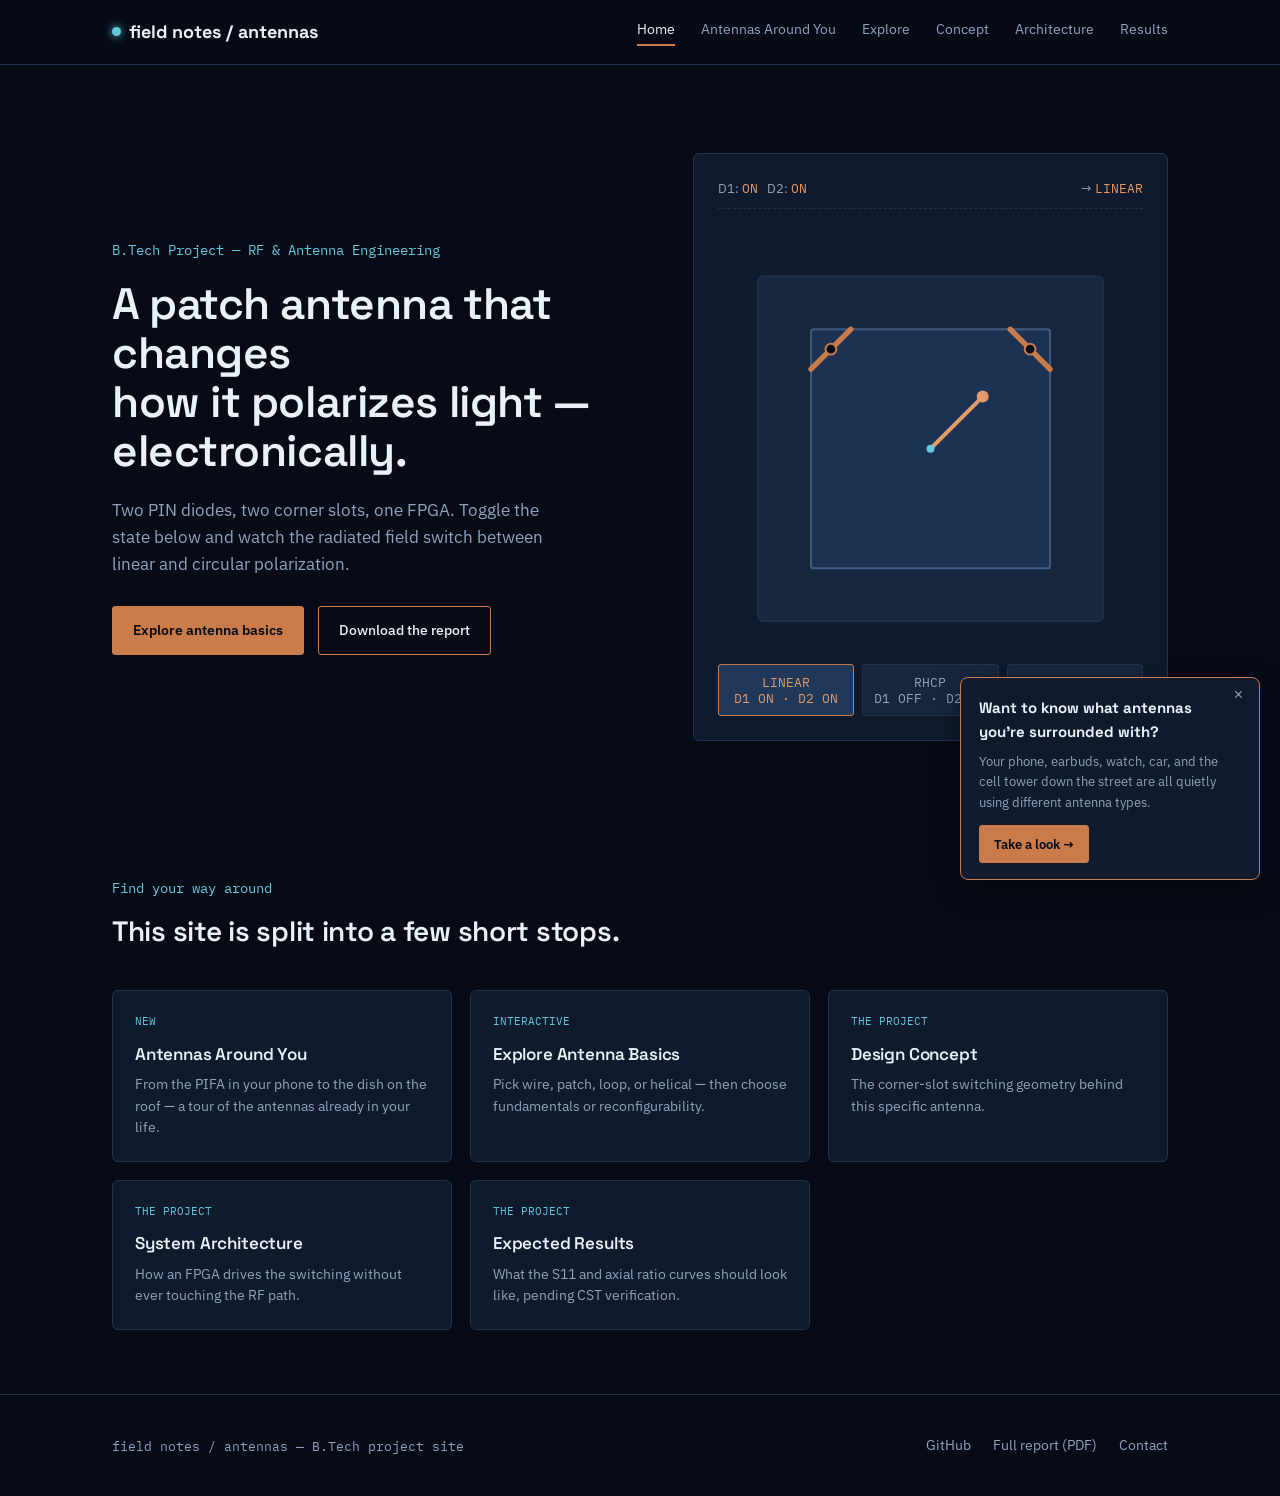
==== commit 360d2d4e: "Add files via upload" ====
--- a/index.html
+++ b/index.html
@@ -6,216 +6,21 @@
 <title>Field Notes — Polarization Reconfigurable Antenna</title>
 <link rel="preconnect" href="https://fonts.googleapis.com">
 <link href="https://fonts.googleapis.com/css2?family=Space+Grotesk:wght@400;500;600;700&family=IBM+Plex+Sans:wght@400;500;600&family=IBM+Plex+Mono:wght@400;500;600&display=swap" rel="stylesheet">
-<style>
-  :root{
-    --bg: #070B16;
-    --bg-panel: #0F1A2C;
-    --bg-panel-2: #16263D;
-    --copper: #C97C4A;
-    --copper-bright: #E39A66;
-    --patina: #63C7DE;
-    --ink: #EAF1F8;
-    --ink-dim: #8FA3BE;
-    --line: #1F3350;
-    --radius: 3px;
-  }
-  *{box-sizing:border-box;}
-  html{scroll-behavior:smooth;}
-  body{
-    margin:0;
-    background:var(--bg);
-    color:var(--ink);
-    font-family:'IBM Plex Sans', sans-serif;
-    line-height:1.6;
-    -webkit-font-smoothing:antialiased;
-  }
-  h1,h2,h3{
-    font-family:'Space Grotesk', sans-serif;
-    font-weight:600;
-    margin:0;
-    letter-spacing:-0.01em;
-  }
-  .mono{ font-family:'IBM Plex Mono', monospace; }
-  a{ color:var(--copper-bright); }
-  .wrap{ max-width:1120px; margin:0 auto; padding:0 32px; }
-  @media (max-width: 640px){ .wrap{ padding:0 20px; } }
-
-  nav{
-    position:sticky; top:0; z-index:50;
-    background:rgba(7,11,22,0.9); backdrop-filter:blur(6px);
-    border-bottom:1px solid var(--line);
-  }
-  nav .wrap{ display:flex; align-items:center; justify-content:space-between; height:64px; }
-  .brand{ font-family:'Space Grotesk'; font-weight:700; font-size:18px; color:var(--ink); text-decoration:none; display:flex; align-items:center; gap:8px;}
-  .brand .dot{ width:9px; height:9px; border-radius:50%; background:var(--patina); box-shadow:0 0 8px var(--patina);}
-  .navlinks{ display:flex; gap:28px; font-size:14px; }
-  .navlinks a{ color:var(--ink-dim); text-decoration:none; }
-  .navlinks a:hover{ color:var(--ink); }
-  @media (max-width:640px){ .navlinks{ display:none; } }
-
-  .hero{ padding:88px 0 72px; }
-  .hero-grid{ display:grid; grid-template-columns:1.05fr 0.95fr; gap:56px; align-items:center; }
-  @media (max-width:900px){ .hero-grid{ grid-template-columns:1fr; } }
-  .kicker{ color:var(--patina); font-size:14px; margin-bottom:18px; }
-  .hero h1{ font-size:44px; line-height:1.12; margin-bottom:20px; }
-  @media (max-width:640px){ .hero h1{ font-size:32px; } }
-  .hero p.lead{ font-size:17px; color:var(--ink-dim); max-width:46ch; margin-bottom:28px; }
-  .cta-row{ display:flex; gap:14px; flex-wrap:wrap; }
-  .btn{
-    font-family:'IBM Plex Sans'; font-weight:500; font-size:14px;
-    padding:12px 20px; border-radius:var(--radius); border:1px solid var(--copper);
-    background:transparent; color:var(--ink); cursor:pointer; text-decoration:none; display:inline-block;
-    transition:background .15s ease, color .15s ease;
-  }
-  .btn.solid{ background:var(--copper); color:#070B16; border-color:var(--copper); font-weight:600; }
-  .btn:hover{ background:var(--copper); color:#070B16; }
-  .btn:focus-visible{ outline:2px solid var(--patina); outline-offset:2px; }
-
-  .demo-panel{ background:var(--bg-panel); border:1px solid var(--line); border-radius:6px; padding:24px; }
-  .demo-readout{ font-size:12.5px; color:var(--ink-dim); margin-bottom:14px; display:flex; justify-content:space-between; border-bottom:1px dashed var(--line); padding-bottom:10px; }
-  .demo-readout .state{ color:var(--copper-bright); }
-  .demo-buttons{ display:flex; gap:8px; margin-top:16px; flex-wrap:wrap; }
-  .state-btn{ flex:1; min-width:100px; padding:9px 10px; font-size:12.5px; font-family:'IBM Plex Mono'; background:var(--bg-panel-2); border:1px solid var(--line); color:var(--ink-dim); border-radius:var(--radius); cursor:pointer; }
-  .state-btn.active{ border-color:var(--copper); color:var(--copper-bright); background:#20385A; }
-  .state-btn:focus-visible{ outline:2px solid var(--patina); outline-offset:2px; }
-
-  section{ padding:64px 0; border-top:1px solid var(--line); }
-  .section-head{ margin-bottom:36px; max-width:60ch; }
-  .section-head .kicker{ margin-bottom:10px; }
-  .section-head h2{ font-size:28px; }
-  .section-head p{ color:var(--ink-dim); font-size:15px; margin-top:10px; }
-
-  .schematic-grid{ display:grid; grid-template-columns:1fr 1fr; gap:40px; align-items:center; }
-  @media (max-width:860px){ .schematic-grid{ grid-template-columns:1fr; } }
-  .schematic-notes dl{ margin:0; }
-  .schematic-notes dt{ font-family:'IBM Plex Mono'; font-size:13px; color:var(--copper-bright); margin-top:18px; }
-  .schematic-notes dt:first-child{ margin-top:0; }
-  .schematic-notes dd{ margin:4px 0 0; color:var(--ink-dim); font-size:14.5px; }
-
-  .steps{ display:grid; grid-template-columns:repeat(3,1fr); gap:1px; background:var(--line); border:1px solid var(--line); border-radius:6px; overflow:hidden; }
-  @media (max-width:760px){ .steps{ grid-template-columns:1fr; } }
-  .step{ background:var(--bg-panel); padding:26px 24px; }
-  .step .num{ font-family:'IBM Plex Mono'; color:var(--copper); font-size:13px; }
-  .step h3{ font-size:17px; margin:10px 0 8px; }
-  .step p{ color:var(--ink-dim); font-size:14px; margin:0; }
-
-  .flow{ display:flex; align-items:center; gap:0; overflow-x:auto; padding:8px 0 20px; }
-  .flow-block{ flex:0 0 auto; min-width:150px; background:var(--bg-panel); border:1px solid var(--line); border-radius:6px; padding:16px 14px; text-align:center; font-size:13.5px; }
-  .flow-block.accent{ border-color:var(--copper); }
-  .flow-arrow{ flex:0 0 auto; width:34px; text-align:center; color:var(--copper); font-size:18px; }
-  .flow-sub{ display:block; margin-top:6px; color:var(--ink-dim); font-size:12px; }
-
-  .glossary{ display:grid; grid-template-columns:repeat(3,1fr); gap:20px; }
-  @media (max-width:860px){ .glossary{ grid-template-columns:1fr; } }
-  .gcard{ background:var(--bg-panel); border:1px solid var(--line); border-radius:6px; padding:20px; }
-  .gcard .tag{ font-family:'IBM Plex Mono'; font-size:11.5px; color:var(--patina); }
-  .gcard h3{ font-size:16px; margin:8px 0 8px; }
-  .gcard p{ color:var(--ink-dim); font-size:13.8px; margin:0; }
-
-  .results-grid{ display:grid; grid-template-columns:1fr 1fr; gap:24px; }
-  @media (max-width:860px){ .results-grid{ grid-template-columns:1fr; } }
-  .chart-card{ background:var(--bg-panel); border:1px solid var(--line); border-radius:6px; padding:18px; position:relative; }
-  .chart-card h4{ font-size:13.5px; font-weight:500; color:var(--ink-dim); margin:0 0 10px; }
-  .stamp{ position:absolute; top:16px; right:16px; font-family:'IBM Plex Mono'; font-size:10px; color:var(--patina); border:1px solid var(--patina); padding:2px 6px; border-radius:2px; opacity:0.85; }
-
-  footer{ border-top:1px solid var(--line); padding:40px 0; }
-  .footer-row{ display:flex; justify-content:space-between; flex-wrap:wrap; gap:16px; align-items:center; }
-  .footer-links{ display:flex; gap:22px; font-size:13.5px; }
-  .footer-links a{ color:var(--ink-dim); text-decoration:none; }
-  .footer-links a:hover{ color:var(--copper-bright); }
-  .fine{ color:var(--ink-dim); font-size:12.5px; }
-
-  /* ---------- EXPLORER ---------- */
-  .explorer{ background:var(--bg-panel); border:1px solid var(--line); border-radius:8px; padding:36px; }
-  .explorer-crumb{ font-family:'IBM Plex Mono'; font-size:12px; color:var(--ink-dim); margin-bottom:24px; display:flex; align-items:center; gap:8px; }
-  .explorer-crumb .back{ background:none; border:none; color:var(--patina); cursor:pointer; font-family:'IBM Plex Mono'; font-size:12px; padding:0; }
-  .explorer-crumb .back:hover{ text-decoration:underline; }
-  .explorer-title{ font-size:22px; margin-bottom:6px; }
-  .explorer-sub{ color:var(--ink-dim); font-size:14.5px; margin-bottom:28px; max-width:60ch; }
-
-  .type-grid{ display:grid; grid-template-columns:repeat(4,1fr); gap:16px; }
-  @media (max-width:900px){ .type-grid{ grid-template-columns:repeat(2,1fr); } }
-  @media (max-width:520px){ .type-grid{ grid-template-columns:1fr; } }
-  .type-card{
-    background:var(--bg-panel-2); border:1px solid var(--line); border-radius:6px; padding:22px 16px; text-align:center;
-    cursor:pointer; transition:border-color .15s ease, transform .15s ease; color:var(--ink);
-  }
-  .type-card:hover{ border-color:var(--patina); transform:translateY(-2px); }
-  .type-card:focus-visible{ outline:2px solid var(--patina); outline-offset:2px; }
-  .type-card svg{ width:56px; height:56px; margin-bottom:12px; }
-  .type-card h4{ font-size:14.5px; font-weight:600; margin:0 0 4px; font-family:'Space Grotesk'; }
-  .type-card p{ font-size:12px; color:var(--ink-dim); margin:0; }
-
-  .mode-grid{ display:grid; grid-template-columns:1fr 1fr; gap:20px; }
-  @media (max-width:700px){ .mode-grid{ grid-template-columns:1fr; } }
-  .mode-card{
-    background:var(--bg-panel-2); border:1px solid var(--line); border-radius:6px; padding:28px; cursor:pointer;
-    transition:border-color .15s ease, transform .15s ease; text-align:left; color:var(--ink);
-  }
-  .mode-card:hover{ border-color:var(--copper); transform:translateY(-2px); }
-  .mode-card:focus-visible{ outline:2px solid var(--patina); outline-offset:2px; }
-  .mode-card .tag{ font-family:'IBM Plex Mono'; font-size:11px; color:var(--patina); }
-  .mode-card h3{ font-size:19px; margin:10px 0 8px; }
-  .mode-card p{ color:var(--ink-dim); font-size:13.8px; margin:0; }
-
-  .content-hero{ display:flex; gap:24px; align-items:center; margin-bottom:28px; flex-wrap:wrap; }
-  .content-hero svg{ width:84px; height:84px; flex:0 0 auto; }
-  .content-hero h3{ font-size:24px; margin-bottom:6px; }
-  .content-hero p{ color:var(--ink-dim); font-size:14px; margin:0; max-width:52ch; }
-
-  .facts-row{ display:grid; grid-template-columns:repeat(3,1fr); gap:14px; margin-bottom:28px; }
-  @media (max-width:800px){ .facts-row{ grid-template-columns:1fr; } }
-  .fact-card{ background:var(--bg-panel-2); border:1px solid var(--line); border-left:3px solid var(--copper); border-radius:4px; padding:16px; font-size:13.5px; color:var(--ink); }
-  .fact-card .tag{ font-family:'IBM Plex Mono'; font-size:10.5px; color:var(--copper-bright); display:block; margin-bottom:6px; }
-
-  .theory-block{ background:var(--bg-panel-2); border:1px solid var(--line); border-radius:6px; padding:22px 24px; font-size:14.5px; color:var(--ink-dim); }
-  .theory-block strong{ color:var(--ink); }
-
-  .recon-grid{ display:grid; grid-template-columns:repeat(3,1fr); gap:16px; margin:24px 0; }
-  @media (max-width:800px){ .recon-grid{ grid-template-columns:1fr; } }
-  .recon-card{ background:var(--bg-panel-2); border:1px solid var(--line); border-radius:6px; padding:18px; }
-  .recon-card .tag{ font-family:'IBM Plex Mono'; font-size:11px; color:var(--patina); }
-  .recon-card h4{ font-size:15px; margin:8px 0 6px; }
-  .recon-card p{ font-size:13px; color:var(--ink-dim); margin:0; }
-
-  .combo-row{ display:flex; flex-wrap:wrap; gap:10px; margin:20px 0 28px; }
-  .combo-pill{ background:var(--bg-panel-2); border:1px solid var(--line); border-radius:20px; padding:8px 16px; font-size:12.5px; font-family:'IBM Plex Mono'; color:var(--ink); display:flex; align-items:center; gap:6px; }
-  .combo-pill .plus{ color:var(--copper); }
-
-  .advances-list{ display:grid; gap:12px; }
-  .advance-item{ display:flex; gap:14px; background:var(--bg-panel-2); border:1px solid var(--line); border-radius:6px; padding:14px 16px; }
-  .advance-item .marker{ color:var(--patina); font-family:'IBM Plex Mono'; font-size:12px; flex:0 0 auto; padding-top:1px; }
-  .advance-item p{ margin:0; font-size:13.8px; color:var(--ink-dim); }
-  .advance-item strong{ color:var(--ink); }
-
-  @media (prefers-reduced-motion: reduce){
-    * { animation-duration:0.001ms !important; transition-duration:0.001ms !important; }
-  }
-</style>
+<link rel="stylesheet" href="style.css">
 </head>
 <body>
 
-<nav>
-  <div class="wrap">
-    <a class="brand" href="#top"><span class="dot"></span>field notes / antennas</a>
-    <div class="navlinks">
-      <a href="#explore">Explore</a>
-      <a href="#concept">Concept</a>
-      <a href="#architecture">Architecture</a>
-      <a href="#results">Results</a>
-    </div>
-  </div>
-</nav>
+<nav id="site-nav"></nav>
 
-<div id="top" class="hero">
+<div class="hero">
   <div class="wrap hero-grid">
     <div>
       <div class="kicker mono">B.Tech Project — RF &amp; Antenna Engineering</div>
       <h1>A patch antenna that changes<br>how it polarizes light — electronically.</h1>
       <p class="lead">Two PIN diodes, two corner slots, one FPGA. Toggle the state below and watch the radiated field switch between linear and circular polarization.</p>
       <div class="cta-row">
-        <a class="btn solid" href="#explore">Explore antenna basics</a>
-        <a class="btn" href="#" id="report-link">Download the report</a>
+        <a class="btn solid" href="explore.html">Explore antenna basics</a>
+        <a class="btn" href="#">Download the report</a>
       </div>
     </div>
 
@@ -246,215 +51,46 @@
   </div>
 </div>
 
-<!-- ================= EXPLORER ================= -->
-<section id="explore">
+<section>
   <div class="wrap">
     <div class="section-head">
-      <div class="kicker mono">Learn — Interactive</div>
-      <h2>Pick an antenna. Learn it two ways.</h2>
-      <p>Choose a type, then decide whether you want the fundamentals or the reconfigurable version of the story.</p>
+      <div class="kicker mono">Find your way around</div>
+      <h2>This site is split into a few short stops.</h2>
     </div>
-
-    <div class="explorer" id="explorer">
-      <!-- breadcrumb / back -->
-      <div class="explorer-crumb" id="explorer-crumb" style="display:none;">
-        <button class="back" id="explorer-back">← back</button>
-        <span id="explorer-crumb-text"></span>
-      </div>
-
-      <!-- STEP 1: choose type -->
-      <div id="step-type">
-        <div class="explorer-title">Step 1 — Choose an antenna type</div>
-        <div class="explorer-sub">Each of these behaves completely differently — different currents, different patterns, different use cases.</div>
-        <div class="type-grid" id="type-grid"></div>
-      </div>
-
-      <!-- STEP 2: choose mode -->
-      <div id="step-mode" style="display:none;">
-        <div class="explorer-title">Step 2 — What do you want to see?</div>
-        <div class="explorer-sub" id="mode-sub"></div>
-        <div class="mode-grid">
-          <div class="mode-card" tabindex="0" data-mode="normal">
-            <div class="tag">OPTION A</div>
-            <h3>Normal working</h3>
-            <p>How it's built, how current flows, its radiation pattern, real-world uses, and a few fun facts.</p>
-          </div>
-          <div class="mode-card" tabindex="0" data-mode="reconfig">
-            <div class="tag">OPTION B</div>
-            <h3>Reconfigurability</h3>
-            <p>How this antenna type can be made electronically adaptable, and where that field is headed.</p>
-          </div>
-        </div>
-      </div>
-
-      <!-- STEP 3: content -->
-      <div id="step-content" style="display:none;"></div>
+    <div class="nav-cards">
+      <a class="nav-card" href="everyday.html">
+        <div class="tag">NEW</div>
+        <h3>Antennas Around You</h3>
+        <p>From the PIFA in your phone to the dish on the roof — a tour of the antennas already in your life.</p>
+      </a>
+      <a class="nav-card" href="explore.html">
+        <div class="tag">INTERACTIVE</div>
+        <h3>Explore Antenna Basics</h3>
+        <p>Pick wire, patch, loop, or helical — then choose fundamentals or reconfigurability.</p>
+      </a>
+      <a class="nav-card" href="concept.html">
+        <div class="tag">THE PROJECT</div>
+        <h3>Design Concept</h3>
+        <p>The corner-slot switching geometry behind this specific antenna.</p>
+      </a>
+      <a class="nav-card" href="architecture.html">
+        <div class="tag">THE PROJECT</div>
+        <h3>System Architecture</h3>
+        <p>How an FPGA drives the switching without ever touching the RF path.</p>
+      </a>
+      <a class="nav-card" href="results.html">
+        <div class="tag">THE PROJECT</div>
+        <h3>Expected Results</h3>
+        <p>What the S11 and axial ratio curves should look like, pending CST verification.</p>
+      </a>
     </div>
   </div>
 </section>
 
-<section id="concept">
-  <div class="wrap">
-    <div class="section-head">
-      <div class="kicker mono">01 — The Concept</div>
-      <h2>Truncate a corner, and the patch stops being symmetric.</h2>
-      <p>A square patch antenna radiates a single linear polarization by default. Cut two opposite corners diagonally, and you excite two orthogonal modes 90° apart — the recipe for circular polarization. Here, those cuts aren't permanent: they're gaps bridged by PIN diodes.</p>
-    </div>
-    <div class="schematic-grid">
-      <svg viewBox="0 0 320 260" width="100%">
-        <rect x="20" y="20" width="280" height="220" rx="4" fill="#0F1A2C" stroke="#1F3350"/>
-        <rect x="60" y="50" width="200" height="160" fill="#1B3252" stroke="#3E5C82" stroke-width="1.5"/>
-        <line x1="60" y1="80" x2="90" y2="50" stroke="#C97C4A" stroke-width="4" stroke-linecap="round"/>
-        <line x1="230" y1="50" x2="260" y2="80" stroke="#C97C4A" stroke-width="4" stroke-linecap="round"/>
-        <circle cx="75" cy="65" r="4" fill="#070B16" stroke="#E39A66" stroke-width="2"/>
-        <circle cx="245" cy="65" r="4" fill="#070B16" stroke="#E39A66" stroke-width="2"/>
-        <text x="75" y="45" fill="#8FA3BE" font-size="11" font-family="IBM Plex Mono" text-anchor="middle">D1</text>
-        <text x="245" y="45" fill="#8FA3BE" font-size="11" font-family="IBM Plex Mono" text-anchor="middle">D2</text>
-        <line x1="160" y1="130" x2="160" y2="235" stroke="#63C7DE" stroke-width="2" stroke-dasharray="3 3"/>
-        <circle cx="160" cy="235" r="3" fill="#63C7DE"/>
-        <text x="167" y="230" fill="#63C7DE" font-size="11" font-family="IBM Plex Mono">feed</text>
-      </svg>
-      <div class="schematic-notes">
-        <dl>
-          <dt>Patch</dt>
-          <dd>49.4 × 47.7 mm square, copper on Rogers RT/duroid 5880 (εr = 2.2, h = 1.575 mm), resonant near 2.4 GHz.</dd>
-          <dt>Slots</dt>
-          <dd>Diagonal cuts near two opposite corners, each stopping short of the patch interior to leave a small connection gap.</dd>
-          <dt>Diodes</dt>
-          <dd>A PIN diode bridges each gap. ON ≈ 2 Ω + 0.3 nH. OFF ≈ 0.15 pF. Modelled as lumped RLC elements in CST.</dd>
-          <dt>Feed</dt>
-          <dd>Coaxial probe positioned along the patch diagonal, 50 Ω, offset from center for correct mode excitation.</dd>
-        </dl>
-      </div>
-    </div>
-  </div>
-</section>
+<footer id="site-footer"></footer>
 
-<section>
-  <div class="wrap">
-    <div class="section-head">
-      <div class="kicker mono">02 — Switching Sequence</div>
-      <h2>Three states, one antenna, zero moving parts.</h2>
-    </div>
-    <div class="steps">
-      <div class="step">
-        <div class="num">01</div>
-        <h3>Both diodes ON</h3>
-        <p>The patch stays fully symmetric. A single dominant mode radiates — linear polarization, same as a conventional patch.</p>
-      </div>
-      <div class="step">
-        <div class="num">02</div>
-        <h3>One diode OFF</h3>
-        <p>The corresponding corner becomes an open truncation. Two orthogonal modes of near-equal amplitude appear, 90° apart in phase.</p>
-      </div>
-      <div class="step">
-        <div class="num">03</div>
-        <h3>Circular polarization</h3>
-        <p>Which corner is open sets the rotation sense — RHCP or LHCP — verified by axial ratio below 3 dB at boresight.</p>
-      </div>
-    </div>
-  </div>
-</section>
-
-<section id="architecture">
-  <div class="wrap">
-    <div class="section-head">
-      <div class="kicker mono">03 — System Architecture</div>
-      <h2>The FPGA never touches RF — it just decides.</h2>
-      <p>Digital control and RF signal are on entirely separate paths. An HDL state machine sets the diode bias pattern; a driver and bias network translate that into the DC conditions each diode needs, without loading the RF path.</p>
-    </div>
-    <div class="flow">
-      <div class="flow-block accent">FPGA<span class="flow-sub">HDL state machine</span></div>
-      <div class="flow-arrow">→</div>
-      <div class="flow-block">Driver / level shift<span class="flow-sub">logic → bias current</span></div>
-      <div class="flow-arrow">→</div>
-      <div class="flow-block">Bias network<span class="flow-sub">RF choke + DC block</span></div>
-      <div class="flow-arrow">→</div>
-      <div class="flow-block">PIN diodes<span class="flow-sub">D1, D2</span></div>
-      <div class="flow-arrow">→</div>
-      <div class="flow-block accent">Antenna<span class="flow-sub">radiated polarization</span></div>
-    </div>
-  </div>
-</section>
-
-<section id="notes">
-  <div class="wrap">
-    <div class="section-head">
-      <div class="kicker mono">04 — Field Notes</div>
-      <h2>Terms worth knowing before you read the plots.</h2>
-    </div>
-    <div class="glossary">
-      <div class="gcard">
-        <div class="tag mono">METRIC</div>
-        <h3>Axial Ratio</h3>
-        <p>Ratio of the major to minor axis of the polarization ellipse. ≤ 3 dB at boresight is the usual bar for "good enough" circular polarization.</p>
-      </div>
-      <div class="gcard">
-        <div class="tag mono">CONCEPT</div>
-        <h3>LP vs. CP</h3>
-        <p>Linear polarization confines the E-field to one plane. Circular polarization rotates it — clockwise (RHCP) or counter-clockwise (LHCP) — as the wave travels.</p>
-      </div>
-      <div class="gcard">
-        <div class="tag mono">COMPONENT</div>
-        <h3>PIN Diode Switching</h3>
-        <p>Forward-biased, a PIN diode looks like a small resistor; reverse-biased, a small capacitor. That's enough to make or break an RF current path.</p>
-      </div>
-    </div>
-  </div>
-</section>
-
-<section id="results">
-  <div class="wrap">
-    <div class="section-head">
-      <div class="kicker mono">05 — Expected Results</div>
-      <h2>What the simulation should show.</h2>
-      <p>CST verification is in progress — these are representative trends based on the design theory and comparable published designs, not measured data.</p>
-    </div>
-    <div class="results-grid">
-      <div class="chart-card">
-        <span class="stamp">ILLUSTRATIVE</span>
-        <h4>Return loss (S11) — all three states</h4>
-        <svg viewBox="0 0 300 160" width="100%">
-          <line x1="20" y1="20" x2="20" y2="140" stroke="#1F3350"/>
-          <line x1="20" y1="140" x2="290" y2="140" stroke="#1F3350"/>
-          <line x1="20" y1="100" x2="290" y2="100" stroke="#3E5C82" stroke-dasharray="2 3"/>
-          <text x="24" y="97" fill="#63C7DE" font-size="9" font-family="IBM Plex Mono">-10 dB</text>
-          <path d="M20,60 C90,60 110,135 150,135 C190,135 210,60 280,60" fill="none" stroke="#C97C4A" stroke-width="2"/>
-          <path d="M20,55 C95,55 115,125 155,125 C195,125 205,55 280,55" fill="none" stroke="#E39A66" stroke-width="2" stroke-dasharray="4 2"/>
-          <path d="M20,58 C85,58 105,128 145,128 C185,128 215,58 280,58" fill="none" stroke="#63C7DE" stroke-width="2" stroke-dasharray="1 3"/>
-          <text x="150" y="152" fill="#8FA3BE" font-size="9" font-family="IBM Plex Mono" text-anchor="middle">2.0 — 2.8 GHz</text>
-        </svg>
-      </div>
-      <div class="chart-card">
-        <span class="stamp">ILLUSTRATIVE</span>
-        <h4>Axial ratio — CP states only</h4>
-        <svg viewBox="0 0 300 160" width="100%">
-          <line x1="20" y1="20" x2="20" y2="140" stroke="#1F3350"/>
-          <line x1="20" y1="140" x2="290" y2="140" stroke="#1F3350"/>
-          <line x1="20" y1="105" x2="290" y2="105" stroke="#3E5C82" stroke-dasharray="2 3"/>
-          <text x="24" y="102" fill="#63C7DE" font-size="9" font-family="IBM Plex Mono">3 dB</text>
-          <path d="M20,40 C110,120 130,135 155,136 C180,135 200,110 280,45" fill="none" stroke="#E39A66" stroke-width="2" stroke-dasharray="4 2"/>
-          <path d="M20,45 C105,118 125,133 150,134 C175,133 195,112 280,50" fill="none" stroke="#63C7DE" stroke-width="2" stroke-dasharray="1 3"/>
-          <text x="150" y="152" fill="#8FA3BE" font-size="9" font-family="IBM Plex Mono" text-anchor="middle">2.0 — 2.8 GHz</text>
-        </svg>
-      </div>
-    </div>
-  </div>
-</section>
-
-<footer>
-  <div class="wrap footer-row">
-    <div class="fine mono">field notes / antennas — B.Tech project site</div>
-    <div class="footer-links">
-      <a href="#">GitHub</a>
-      <a href="#">Full report (PDF)</a>
-      <a href="#">Contact</a>
-    </div>
-  </div>
-</footer>
-
+<script src="common.js"></script>
 <script>
-/* ============ HERO DEMO ============ */
 (function(){
   const states = {
     lp:   { d1:'ON',  d2:'ON',  label:'LINEAR' },
@@ -498,192 +134,6 @@
   }
   setState('lp'); animate();
 })();
-
-/* ============ ANTENNA EXPLORER ============ */
-(function(){
-  const icons = {
-    wire: `<svg viewBox="0 0 64 64" fill="none" xmlns="http://www.w3.org/2000/svg">
-      <line x1="8" y1="32" x2="56" y2="32" stroke="#C97C4A" stroke-width="3" stroke-linecap="round"/>
-      <circle cx="32" cy="32" r="4" fill="#63C7DE"/>
-      <line x1="32" y1="32" x2="32" y2="46" stroke="#8FA3BE" stroke-width="2"/>
-    </svg>`,
-    patch: `<svg viewBox="0 0 64 64" fill="none" xmlns="http://www.w3.org/2000/svg">
-      <rect x="10" y="10" width="44" height="44" rx="2" fill="none" stroke="#1F3350" stroke-width="2"/>
-      <rect x="18" y="18" width="28" height="28" fill="#C97C4A" opacity="0.85"/>
-      <circle cx="32" cy="40" r="2.5" fill="#63C7DE"/>
-    </svg>`,
-    loop: `<svg viewBox="0 0 64 64" fill="none" xmlns="http://www.w3.org/2000/svg">
-      <circle cx="32" cy="32" r="20" fill="none" stroke="#C97C4A" stroke-width="3"/>
-      <line x1="32" y1="52" x2="32" y2="60" stroke="#8FA3BE" stroke-width="2"/>
-      <circle cx="32" cy="12" r="2.5" fill="#63C7DE"/>
-    </svg>`,
-    helical: `<svg viewBox="0 0 64 64" fill="none" xmlns="http://www.w3.org/2000/svg">
-      <rect x="8" y="52" width="48" height="6" rx="1" fill="#1F3350"/>
-      <path d="M20 52 C20 44 44 44 44 36 C44 28 20 28 20 20 C20 12 44 12 44 8" stroke="#C97C4A" stroke-width="2.5" fill="none"/>
-      <circle cx="44" cy="8" r="2.5" fill="#63C7DE"/>
-    </svg>`
-  };
-
-  const antennaData = {
-    wire: {
-      name: "Wire Antenna (Dipole / Monopole)",
-      blurb: "The oldest and simplest radiator — just a straight conductor fed at one point.",
-      facts: [
-        "The classic 'rabbit ear' TV antenna was two dipole arms sized to exactly half a wavelength.",
-        "Marconi's 1901 transatlantic transmission used a wire antenna spanning hundreds of meters.",
-        "A quarter-wave monopole over a ground plane behaves electrically like a full half-wave dipole — the ground 'mirrors' the missing half."
-      ],
-      theory: "A half-wave dipole is simply a straight wire, split at the center and fed there, with each arm roughly a quarter-wavelength long. Current peaks at the feed and tapers to zero at the tips, producing a doughnut-shaped radiation pattern with maximum radiation broadside to the wire and nulls along its axis. Feed-point impedance sits near <strong>73 Ω</strong> at resonance, close enough to 50/75 Ω lines that little matching is needed. Its simplicity is exactly why it still shows up everywhere — broadcast towers, walkie-talkies, and ham radio masts."
-    },
-    patch: {
-      name: "Microstrip Patch Antenna",
-      blurb: "A flat metal patch on a dielectric substrate, low-profile and easy to mass-produce.",
-      facts: [
-        "Patch antennas are why modern phones don't need a visible antenna sticking out anymore.",
-        "The concept dates to 1953, but stayed impractical until low-loss PCB substrates matured in the 1970s.",
-        "Almost every GPS receiver on Earth uses a circularly polarized patch antenna to track satellites reliably."
-      ],
-      theory: "A microstrip patch behaves like a leaky resonant cavity: the patch and ground plane form two radiating slots at opposite edges, spaced roughly half a guided wavelength apart. Because the whole structure is just metal etched on a PCB, it's thin, light, and cheap to manufacture in volume — the tradeoff is a narrower bandwidth and lower efficiency than a wire antenna of similar size. It radiates mainly broadside, which makes it the default choice for GPS, WLAN, and satellite terminals where a low profile matters more than raw bandwidth."
-    },
-    loop: {
-      name: "Loop Antenna",
-      blurb: "A closed conducting loop that couples primarily to the magnetic field, not the electric field.",
-      facts: [
-        "Small loop antennas are called 'magnetic' antennas because they respond mainly to the magnetic field component of a wave.",
-        "Car and portable AM radios often hide a small ferrite-core loop antenna inside the case.",
-        "Large 'magnetic loop' antennas are prized by ham radio operators for being compact yet efficient even at very low frequencies."
-      ],
-      theory: "When a loop's circumference is much smaller than a wavelength, current flows nearly uniformly around it, and the antenna radiates a figure-eight pattern with nulls in the plane of the loop — the opposite orientation to a dipole's pattern. This magnetic-dominant behavior makes small loops naturally good at rejecting local electric-field noise, which is exactly why they're favored for AM broadcast reception and near-field RFID readers, where interference rejection matters more than gain."
-    },
-    helical: {
-      name: "Helical Antenna",
-      blurb: "A wire wound into a helix over a ground plane — the natural way to generate circular polarization.",
-      facts: [
-        "Helical antennas are a default choice for satellite ground stations because they inherently produce circular polarization.",
-        "Spacecraft have carried helical antennas since the earliest satellite missions.",
-        "A helix can run in two very different modes — 'normal mode' (small, nearly omnidirectional) or 'axial mode' (large, highly directional) — just by changing its size relative to the wavelength."
-      ],
-      theory: "In axial mode, a helix with circumference near one wavelength radiates a focused beam directly along its own axis, with the wave's electric field naturally rotating as it travels — giving circular polarization without any extra circuitry. That built-in CP behavior, combined with decent gain and simple construction, is why helices are a staple for satellite telemetry, deep-space links, and any application where the receiver's orientation relative to the transmitter can't be guaranteed."
-    }
-  };
-
-  const reconIntros = {
-    wire: "A reconfigurable wire antenna typically changes its electrical length or loading — switching which segment of the wire is active shifts its resonant frequency or reshapes its pattern.",
-    patch: "This is exactly the territory your project sits in: switching slots, stubs, or feed points on a patch reconfigures its frequency, beam direction, or polarization.",
-    loop: "A reconfigurable loop usually switches its effective circumference or adds capacitive loading, shifting resonance or beam shape without changing its physical size.",
-    helical: "Reconfigurable helices are less common but appear in adaptive satellite terminals — switching pitch or active turns can shift frequency or polarization sense."
-  };
-
-  const grid = document.getElementById('type-grid');
-  Object.keys(antennaData).forEach(key => {
-    const d = antennaData[key];
-    const card = document.createElement('div');
-    card.className = 'type-card';
-    card.tabIndex = 0;
-    card.dataset.type = key;
-    card.innerHTML = icons[key] + `<h4>${d.name.split('(')[0].trim()}</h4><p>${d.blurb}</p>`;
-    grid.appendChild(card);
-  });
-
-  const stepType = document.getElementById('step-type');
-  const stepMode = document.getElementById('step-mode');
-  const stepContent = document.getElementById('step-content');
-  const crumb = document.getElementById('explorer-crumb');
-  const crumbText = document.getElementById('explorer-crumb-text');
-  const backBtn = document.getElementById('explorer-back');
-  const modeSub = document.getElementById('mode-sub');
-
-  let selectedType = null;
-
-  function showStep(step){
-    stepType.style.display = step === 'type' ? '' : 'none';
-    stepMode.style.display = step === 'mode' ? '' : 'none';
-    stepContent.style.display = step === 'content' ? '' : 'none';
-    crumb.style.display = step === 'type' ? 'none' : 'flex';
-  }
-
-  function selectType(key){
-    selectedType = key;
-    modeSub.textContent = `You picked ${antennaData[key].name}. Now choose a lens to view it through.`;
-    crumbText.textContent = antennaData[key].name;
-    showStep('mode');
-  }
-
-  grid.addEventListener('click', e => {
-    const card = e.target.closest('.type-card');
-    if (card) selectType(card.dataset.type);
-  });
-  grid.addEventListener('keydown', e => {
-    if (e.key === 'Enter' || e.key === ' ') {
-      const card = e.target.closest('.type-card');
-      if (card) { e.preventDefault(); selectType(card.dataset.type); }
-    }
-  });
-
-  document.querySelectorAll('.mode-card').forEach(card => {
-    card.addEventListener('click', () => renderContent(card.dataset.mode));
-    card.addEventListener('keydown', e => {
-      if (e.key === 'Enter' || e.key === ' ') { e.preventDefault(); renderContent(card.dataset.mode); }
-    });
-  });
-
-  function renderContent(mode){
-    const d = antennaData[selectedType];
-    crumbText.textContent = d.name + ' — ' + (mode === 'normal' ? 'Normal working' : 'Reconfigurability');
-
-    if (mode === 'normal') {
-      stepContent.innerHTML = `
-        <div class="content-hero">
-          ${icons[selectedType]}
-          <div><h3>${d.name}</h3><p>${d.blurb}</p></div>
-        </div>
-        <div class="facts-row">
-          ${d.facts.map(f => `<div class="fact-card"><span class="tag">FUN FACT</span>${f}</div>`).join('')}
-        </div>
-        <div class="theory-block">${d.theory}</div>
-      `;
-    } else {
-      stepContent.innerHTML = `
-        <div class="content-hero">
-          ${icons[selectedType]}
-          <div><h3>Reconfigurable ${d.name}</h3><p>${reconIntros[selectedType]}</p></div>
-        </div>
-
-        <div class="theory-block" style="margin-bottom:24px;">
-          A <strong>reconfigurable antenna</strong> can change one of its fundamental operating characteristics — frequency, radiation pattern, or polarization — electronically, using switches like PIN diodes, varactors, or RF-MEMS, instead of needing a physically different antenna. That matters in modern devices because space, weight, and cost usually only allow for one antenna: a phone, drone, or satellite terminal that can retune itself avoids stacking multiple fixed antennas side by side, and can adapt on the fly to changing channel conditions, standards, or interference.
-        </div>
-
-        <div class="recon-grid">
-          <div class="recon-card"><span class="tag">TYPE 01</span><h4>Frequency reconfigurable</h4><p>Switches change the antenna's electrical length, shifting its resonant frequency — useful for devices that must hop between bands (GPS, Wi-Fi, LTE) with one radiator.</p></div>
-          <div class="recon-card"><span class="tag">TYPE 02</span><h4>Pattern reconfigurable</h4><p>Switching parasitic elements or feed points steers or reshapes the main beam — a cheap alternative to a full phased array for beam steering or interference avoidance.</p></div>
-          <div class="recon-card"><span class="tag">TYPE 03</span><h4>Polarization reconfigurable</h4><p>The subject of this project — switching slots or feed symmetry changes the radiated polarization between linear and circular (RHCP/LHCP) states.</p></div>
-        </div>
-
-        <div class="explorer-sub" style="margin-bottom:8px;">These aren't mutually exclusive — real designs increasingly combine two or all three:</div>
-        <div class="combo-row">
-          <div class="combo-pill">Frequency <span class="plus">+</span> Polarization</div>
-          <div class="combo-pill">Frequency <span class="plus">+</span> Pattern</div>
-          <div class="combo-pill">Pattern <span class="plus">+</span> Polarization</div>
-          <div class="combo-pill">All three <span class="plus">+</span> combined</div>
-        </div>
-
-        <div class="explorer-sub" style="margin-bottom:8px;">Recent advancements worth knowing:</div>
-        <div class="advances-list">
-          <div class="advance-item"><span class="marker">→</span><p><strong>RF-MEMS and graphene switches</strong> — replacing PIN diodes with lower-loss, lower-power switching elements at millimeter-wave frequencies.</p></div>
-          <div class="advance-item"><span class="marker">→</span><p><strong>Liquid-metal and liquid-crystal antennas</strong> — physically reshaping the radiator itself for continuous, rather than discrete, reconfiguration.</p></div>
-          <div class="advance-item"><span class="marker">→</span><p><strong>Reconfigurable Intelligent Surfaces (RIS)</strong> — large arrays of reconfigurable elements proposed for 6G, redirecting signals around obstacles rather than radiating from a single point.</p></div>
-          <div class="advance-item"><span class="marker">→</span><p><strong>Machine-learning-driven control</strong> — using real-time channel feedback to decide the antenna's state automatically, rather than a fixed switching sequence.</p></div>
-        </div>
-      `;
-    }
-    showStep('content');
-  }
-
-  backBtn.addEventListener('click', () => {
-    if (stepContent.style.display !== 'none') { showStep('mode'); }
-    else { showStep('type'); }
-  });
-})();
 </script>
 
 </body>
--- a/style.css
+++ b/style.css
@@ -0,0 +1,215 @@
+:root{
+  --bg: #070B16;
+  --bg-panel: #0F1A2C;
+  --bg-panel-2: #16263D;
+  --copper: #C97C4A;
+  --copper-bright: #E39A66;
+  --patina: #63C7DE;
+  --ink: #EAF1F8;
+  --ink-dim: #8FA3BE;
+  --line: #1F3350;
+  --radius: 3px;
+}
+*{box-sizing:border-box;}
+html{scroll-behavior:smooth;}
+body{
+  margin:0; background:var(--bg); color:var(--ink);
+  font-family:'IBM Plex Sans', sans-serif; line-height:1.6; -webkit-font-smoothing:antialiased;
+}
+h1,h2,h3{ font-family:'Space Grotesk', sans-serif; font-weight:600; margin:0; letter-spacing:-0.01em; }
+.mono{ font-family:'IBM Plex Mono', monospace; }
+a{ color:var(--copper-bright); }
+.wrap{ max-width:1120px; margin:0 auto; padding:0 32px; }
+@media (max-width: 640px){ .wrap{ padding:0 20px; } }
+
+/* NAV */
+nav{ position:sticky; top:0; z-index:50; background:rgba(7,11,22,0.9); backdrop-filter:blur(6px); border-bottom:1px solid var(--line); }
+nav .wrap{ display:flex; align-items:center; justify-content:space-between; height:64px; }
+.brand{ font-family:'Space Grotesk'; font-weight:700; font-size:18px; color:var(--ink); text-decoration:none; display:flex; align-items:center; gap:8px;}
+.brand .dot{ width:9px; height:9px; border-radius:50%; background:var(--patina); box-shadow:0 0 8px var(--patina);}
+.navlinks{ display:flex; gap:26px; font-size:14px; }
+.navlinks a{ color:var(--ink-dim); text-decoration:none; padding-bottom:4px; border-bottom:2px solid transparent; }
+.navlinks a:hover{ color:var(--ink); }
+.navlinks a.active{ color:var(--ink); border-bottom-color:var(--copper); }
+@media (max-width:720px){ .navlinks{ display:none; } }
+
+/* PAGE HEADER (subpages) */
+.page-header{ padding:56px 0 40px; border-bottom:1px solid var(--line); }
+.page-header .kicker{ color:var(--patina); font-size:14px; margin-bottom:14px; }
+.page-header h1{ font-size:36px; line-height:1.15; margin-bottom:14px; }
+@media (max-width:640px){ .page-header h1{ font-size:27px; } }
+.page-header p{ color:var(--ink-dim); font-size:15.5px; max-width:60ch; margin:0; }
+
+/* HERO (home only) */
+.hero{ padding:88px 0 72px; }
+.hero-grid{ display:grid; grid-template-columns:1.05fr 0.95fr; gap:56px; align-items:center; }
+@media (max-width:900px){ .hero-grid{ grid-template-columns:1fr; } }
+.kicker{ color:var(--patina); font-size:14px; margin-bottom:18px; }
+.hero h1{ font-size:44px; line-height:1.12; margin-bottom:20px; }
+@media (max-width:640px){ .hero h1{ font-size:32px; } }
+.hero p.lead{ font-size:17px; color:var(--ink-dim); max-width:46ch; margin-bottom:28px; }
+.cta-row{ display:flex; gap:14px; flex-wrap:wrap; }
+
+.btn{ font-family:'IBM Plex Sans'; font-weight:500; font-size:14px; padding:12px 20px; border-radius:var(--radius);
+  border:1px solid var(--copper); background:transparent; color:var(--ink); cursor:pointer; text-decoration:none; display:inline-block;
+  transition:background .15s ease, color .15s ease; }
+.btn.solid{ background:var(--copper); color:#070B16; border-color:var(--copper); font-weight:600; }
+.btn:hover{ background:var(--copper); color:#070B16; }
+.btn:focus-visible{ outline:2px solid var(--patina); outline-offset:2px; }
+
+.demo-panel{ background:var(--bg-panel); border:1px solid var(--line); border-radius:6px; padding:24px; }
+.demo-readout{ font-size:12.5px; color:var(--ink-dim); margin-bottom:14px; display:flex; justify-content:space-between; border-bottom:1px dashed var(--line); padding-bottom:10px; }
+.demo-readout .state{ color:var(--copper-bright); }
+.demo-buttons{ display:flex; gap:8px; margin-top:16px; flex-wrap:wrap; }
+.state-btn{ flex:1; min-width:100px; padding:9px 10px; font-size:12.5px; font-family:'IBM Plex Mono'; background:var(--bg-panel-2); border:1px solid var(--line); color:var(--ink-dim); border-radius:var(--radius); cursor:pointer; }
+.state-btn.active{ border-color:var(--copper); color:var(--copper-bright); background:#20385A; }
+.state-btn:focus-visible{ outline:2px solid var(--patina); outline-offset:2px; }
+
+section{ padding:64px 0; border-top:1px solid var(--line); }
+section:first-of-type{ border-top:none; }
+.section-head{ margin-bottom:36px; max-width:60ch; }
+.section-head .kicker{ margin-bottom:10px; }
+.section-head h2{ font-size:28px; }
+.section-head p{ color:var(--ink-dim); font-size:15px; margin-top:10px; }
+
+/* CARDS shared */
+.card-grid-2{ display:grid; grid-template-columns:1fr 1fr; gap:24px; }
+@media (max-width:860px){ .card-grid-2{ grid-template-columns:1fr; } }
+.card-grid-3{ display:grid; grid-template-columns:repeat(3,1fr); gap:20px; }
+@media (max-width:860px){ .card-grid-3{ grid-template-columns:1fr; } }
+
+.schematic-notes dl{ margin:0; }
+.schematic-notes dt{ font-family:'IBM Plex Mono'; font-size:13px; color:var(--copper-bright); margin-top:18px; }
+.schematic-notes dt:first-child{ margin-top:0; }
+.schematic-notes dd{ margin:4px 0 0; color:var(--ink-dim); font-size:14.5px; }
+
+.steps{ display:grid; grid-template-columns:repeat(3,1fr); gap:1px; background:var(--line); border:1px solid var(--line); border-radius:6px; overflow:hidden; }
+@media (max-width:760px){ .steps{ grid-template-columns:1fr; } }
+.step{ background:var(--bg-panel); padding:26px 24px; }
+.step .num{ font-family:'IBM Plex Mono'; color:var(--copper); font-size:13px; }
+.step h3{ font-size:17px; margin:10px 0 8px; }
+.step p{ color:var(--ink-dim); font-size:14px; margin:0; }
+
+.flow{ display:flex; align-items:center; gap:0; overflow-x:auto; padding:8px 0 20px; }
+.flow-block{ flex:0 0 auto; min-width:150px; background:var(--bg-panel); border:1px solid var(--line); border-radius:6px; padding:16px 14px; text-align:center; font-size:13.5px; }
+.flow-block.accent{ border-color:var(--copper); }
+.flow-arrow{ flex:0 0 auto; width:34px; text-align:center; color:var(--copper); font-size:18px; }
+.flow-sub{ display:block; margin-top:6px; color:var(--ink-dim); font-size:12px; }
+
+.glossary{ display:grid; grid-template-columns:repeat(3,1fr); gap:20px; }
+@media (max-width:860px){ .glossary{ grid-template-columns:1fr; } }
+.gcard{ background:var(--bg-panel); border:1px solid var(--line); border-radius:6px; padding:20px; }
+.gcard .tag{ font-family:'IBM Plex Mono'; font-size:11.5px; color:var(--patina); }
+.gcard h3{ font-size:16px; margin:8px 0 8px; }
+.gcard p{ color:var(--ink-dim); font-size:13.8px; margin:0; }
+
+.results-grid{ display:grid; grid-template-columns:1fr 1fr; gap:24px; }
+@media (max-width:860px){ .results-grid{ grid-template-columns:1fr; } }
+.chart-card{ background:var(--bg-panel); border:1px solid var(--line); border-radius:6px; padding:18px; position:relative; }
+.chart-card h4{ font-size:13.5px; font-weight:500; color:var(--ink-dim); margin:0 0 10px; }
+.stamp{ position:absolute; top:16px; right:16px; font-family:'IBM Plex Mono'; font-size:10px; color:var(--patina); border:1px solid var(--patina); padding:2px 6px; border-radius:2px; opacity:0.85; }
+
+footer{ border-top:1px solid var(--line); padding:40px 0; }
+.footer-row{ display:flex; justify-content:space-between; flex-wrap:wrap; gap:16px; align-items:center; }
+.footer-links{ display:flex; gap:22px; font-size:13.5px; }
+.footer-links a{ color:var(--ink-dim); text-decoration:none; }
+.footer-links a:hover{ color:var(--copper-bright); }
+.fine{ color:var(--ink-dim); font-size:12.5px; }
+
+/* HOME PAGE NAV CARDS (link out to each page) */
+.nav-cards{ display:grid; grid-template-columns:repeat(3,1fr); gap:18px; }
+@media (max-width:860px){ .nav-cards{ grid-template-columns:1fr 1fr; } }
+@media (max-width:560px){ .nav-cards{ grid-template-columns:1fr; } }
+.nav-card{ background:var(--bg-panel); border:1px solid var(--line); border-radius:6px; padding:22px; text-decoration:none; color:var(--ink); display:block; transition:border-color .15s ease, transform .15s ease; }
+.nav-card:hover{ border-color:var(--copper); transform:translateY(-2px); }
+.nav-card .tag{ font-family:'IBM Plex Mono'; font-size:11px; color:var(--patina); }
+.nav-card h3{ font-size:17px; margin:10px 0 6px; }
+.nav-card p{ font-size:13.5px; color:var(--ink-dim); margin:0; }
+
+/* POPUP */
+#popup{
+  position:fixed; right:20px; bottom:20px; max-width:300px; background:var(--bg-panel);
+  border:1px solid var(--copper); border-radius:8px; padding:18px 18px 16px; z-index:200;
+  box-shadow:0 10px 30px rgba(0,0,0,0.4); transform:translateY(20px); opacity:0; pointer-events:none;
+  transition:transform .35s ease, opacity .35s ease;
+}
+#popup.show{ transform:translateY(0); opacity:1; pointer-events:auto; }
+#popup .popup-close{ position:absolute; top:8px; right:10px; background:none; border:none; color:var(--ink-dim); font-size:16px; cursor:pointer; line-height:1;}
+#popup .popup-close:hover{ color:var(--ink); }
+#popup h4{ font-family:'Space Grotesk'; font-size:15px; margin:0 0 8px; padding-right:16px; }
+#popup p{ font-size:12.8px; color:var(--ink-dim); margin:0 0 12px; }
+#popup a.btn{ font-size:12.5px; padding:8px 14px; }
+
+/* EXPLORER (used on explore.html) */
+.explorer{ background:var(--bg-panel); border:1px solid var(--line); border-radius:8px; padding:36px; }
+.explorer-crumb{ font-family:'IBM Plex Mono'; font-size:12px; color:var(--ink-dim); margin-bottom:24px; display:flex; align-items:center; gap:8px; }
+.explorer-crumb .back{ background:none; border:none; color:var(--patina); cursor:pointer; font-family:'IBM Plex Mono'; font-size:12px; padding:0; }
+.explorer-crumb .back:hover{ text-decoration:underline; }
+.explorer-title{ font-size:22px; margin-bottom:6px; }
+.explorer-sub{ color:var(--ink-dim); font-size:14.5px; margin-bottom:28px; max-width:60ch; }
+
+.type-grid{ display:grid; grid-template-columns:repeat(4,1fr); gap:16px; }
+@media (max-width:900px){ .type-grid{ grid-template-columns:repeat(2,1fr); } }
+@media (max-width:520px){ .type-grid{ grid-template-columns:1fr; } }
+.type-card{ background:var(--bg-panel-2); border:1px solid var(--line); border-radius:6px; padding:22px 16px; text-align:center; cursor:pointer; transition:border-color .15s ease, transform .15s ease; color:var(--ink); }
+.type-card:hover{ border-color:var(--patina); transform:translateY(-2px); }
+.type-card:focus-visible{ outline:2px solid var(--patina); outline-offset:2px; }
+.type-card svg{ width:56px; height:56px; margin-bottom:12px; }
+.type-card h4{ font-size:14.5px; font-weight:600; margin:0 0 4px; font-family:'Space Grotesk'; }
+.type-card p{ font-size:12px; color:var(--ink-dim); margin:0; }
+
+.mode-grid{ display:grid; grid-template-columns:1fr 1fr; gap:20px; }
+@media (max-width:700px){ .mode-grid{ grid-template-columns:1fr; } }
+.mode-card{ background:var(--bg-panel-2); border:1px solid var(--line); border-radius:6px; padding:28px; cursor:pointer; transition:border-color .15s ease, transform .15s ease; text-align:left; color:var(--ink); }
+.mode-card:hover{ border-color:var(--copper); transform:translateY(-2px); }
+.mode-card:focus-visible{ outline:2px solid var(--patina); outline-offset:2px; }
+.mode-card .tag{ font-family:'IBM Plex Mono'; font-size:11px; color:var(--patina); }
+.mode-card h3{ font-size:19px; margin:10px 0 8px; }
+.mode-card p{ color:var(--ink-dim); font-size:13.8px; margin:0; }
+
+.content-hero{ display:flex; gap:24px; align-items:center; margin-bottom:28px; flex-wrap:wrap; }
+.content-hero svg{ width:84px; height:84px; flex:0 0 auto; }
+.content-hero h3{ font-size:24px; margin-bottom:6px; }
+.content-hero p{ color:var(--ink-dim); font-size:14px; margin:0; max-width:52ch; }
+
+.facts-row{ display:grid; grid-template-columns:repeat(3,1fr); gap:14px; margin-bottom:28px; }
+@media (max-width:800px){ .facts-row{ grid-template-columns:1fr; } }
+.fact-card{ background:var(--bg-panel-2); border:1px solid var(--line); border-left:3px solid var(--copper); border-radius:4px; padding:16px; font-size:13.5px; color:var(--ink); }
+.fact-card .tag{ font-family:'IBM Plex Mono'; font-size:10.5px; color:var(--copper-bright); display:block; margin-bottom:6px; }
+
+.theory-block{ background:var(--bg-panel-2); border:1px solid var(--line); border-radius:6px; padding:22px 24px; font-size:14.5px; color:var(--ink-dim); }
+.theory-block strong{ color:var(--ink); }
+
+.recon-grid{ display:grid; grid-template-columns:repeat(3,1fr); gap:16px; margin:24px 0; }
+@media (max-width:800px){ .recon-grid{ grid-template-columns:1fr; } }
+.recon-card{ background:var(--bg-panel-2); border:1px solid var(--line); border-radius:6px; padding:18px; }
+.recon-card .tag{ font-family:'IBM Plex Mono'; font-size:11px; color:var(--patina); }
+.recon-card h4{ font-size:15px; margin:8px 0 6px; }
+.recon-card p{ font-size:13px; color:var(--ink-dim); margin:0; }
+
+.combo-row{ display:flex; flex-wrap:wrap; gap:10px; margin:20px 0 28px; }
+.combo-pill{ background:var(--bg-panel-2); border:1px solid var(--line); border-radius:20px; padding:8px 16px; font-size:12.5px; font-family:'IBM Plex Mono'; color:var(--ink); display:flex; align-items:center; gap:6px; }
+.combo-pill .plus{ color:var(--copper); }
+
+.advances-list{ display:grid; gap:12px; }
+.advance-item{ display:flex; gap:14px; background:var(--bg-panel-2); border:1px solid var(--line); border-radius:6px; padding:14px 16px; }
+.advance-item .marker{ color:var(--patina); font-family:'IBM Plex Mono'; font-size:12px; flex:0 0 auto; padding-top:1px; }
+.advance-item p{ margin:0; font-size:13.8px; color:var(--ink-dim); }
+.advance-item strong{ color:var(--ink); }
+
+/* EVERYDAY ANTENNAS PAGE */
+.everyday-group{ margin-bottom:44px; }
+.everyday-group h2{ font-size:20px; margin-bottom:4px; }
+.everyday-group .group-sub{ color:var(--ink-dim); font-size:13.5px; margin-bottom:18px; }
+.everyday-grid{ display:grid; grid-template-columns:repeat(3,1fr); gap:16px; }
+@media (max-width:900px){ .everyday-grid{ grid-template-columns:repeat(2,1fr); } }
+@media (max-width:600px){ .everyday-grid{ grid-template-columns:1fr; } }
+.item-card{ background:var(--bg-panel); border:1px solid var(--line); border-radius:6px; padding:20px; }
+.item-card svg{ width:42px; height:42px; margin-bottom:12px; }
+.item-card .found-in{ font-family:'IBM Plex Mono'; font-size:10.5px; color:var(--patina); margin-bottom:6px; display:block; }
+.item-card h4{ font-size:15px; margin:0 0 8px; }
+.item-card p{ font-size:13.3px; color:var(--ink-dim); margin:0; }
+
+@media (prefers-reduced-motion: reduce){
+  * { animation-duration:0.001ms !important; transition-duration:0.001ms !important; }
+}
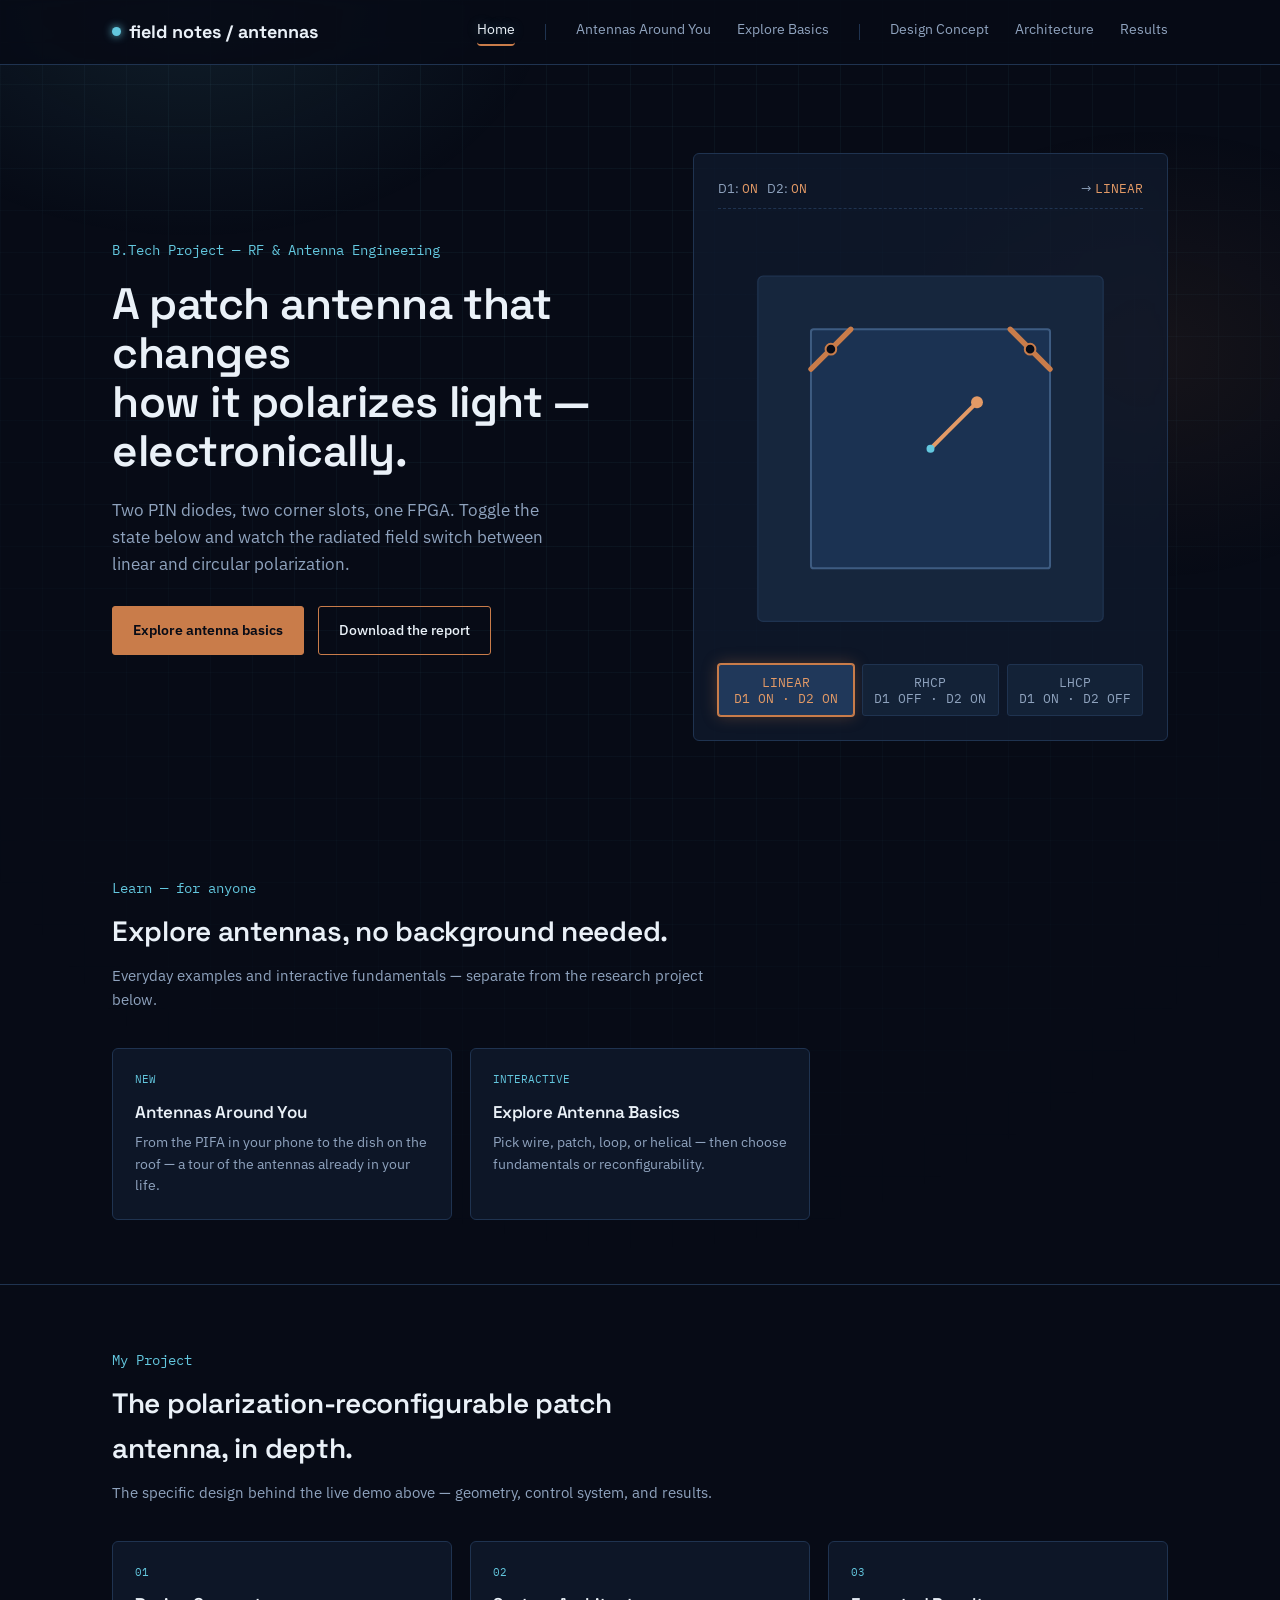
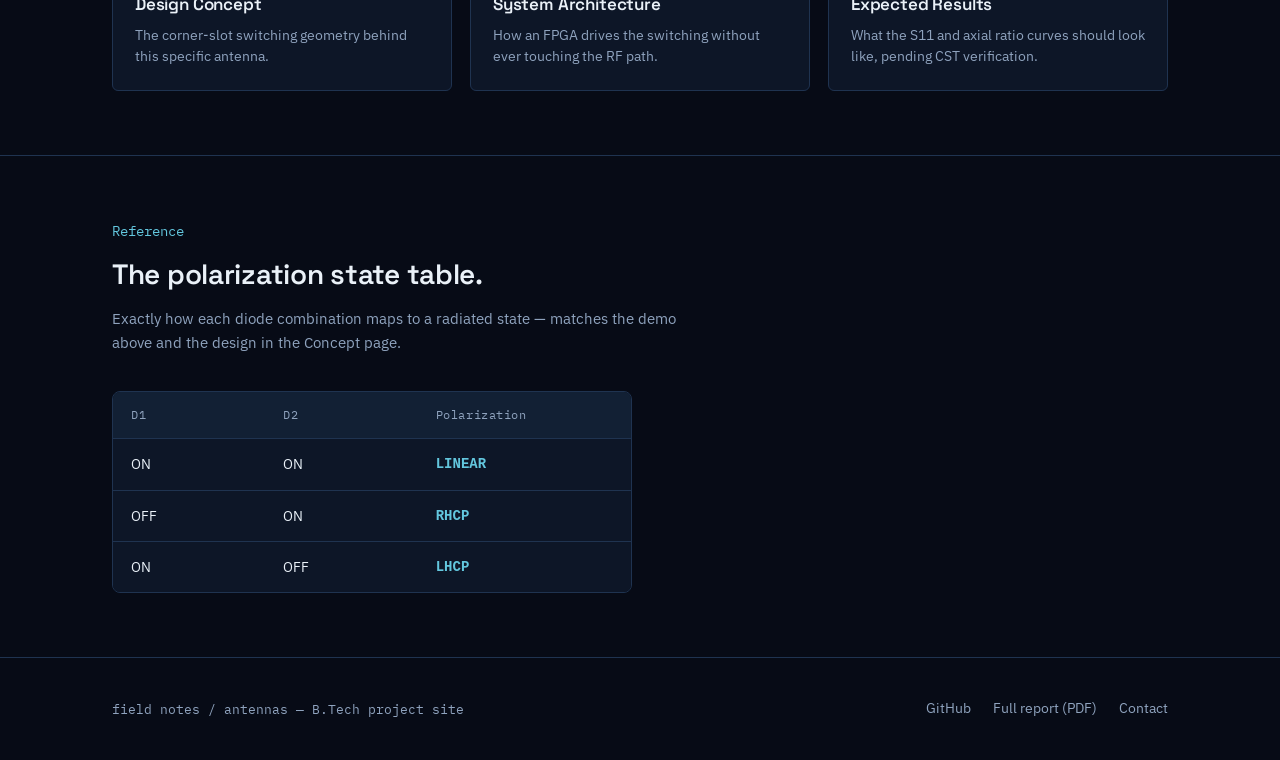
==== commit 7f6f4ea9: "Add files via upload" ====
--- a/index.html
+++ b/index.html
@@ -54,8 +54,9 @@
 <section>
   <div class="wrap">
     <div class="section-head">
-      <div class="kicker mono">Find your way around</div>
-      <h2>This site is split into a few short stops.</h2>
+      <div class="kicker mono">Learn — for anyone</div>
+      <h2>Explore antennas, no background needed.</h2>
+      <p>Everyday examples and interactive fundamentals — separate from the research project below.</p>
     </div>
     <div class="nav-cards">
       <a class="nav-card" href="everyday.html">
@@ -68,21 +69,51 @@
         <h3>Explore Antenna Basics</h3>
         <p>Pick wire, patch, loop, or helical — then choose fundamentals or reconfigurability.</p>
       </a>
+    </div>
+  </div>
+</section>
+
+<section>
+  <div class="wrap">
+    <div class="section-head">
+      <div class="kicker mono">My Project</div>
+      <h2>The polarization-reconfigurable patch antenna, in depth.</h2>
+      <p>The specific design behind the live demo above — geometry, control system, and results.</p>
+    </div>
+    <div class="nav-cards">
       <a class="nav-card" href="concept.html">
-        <div class="tag">THE PROJECT</div>
+        <div class="tag">01</div>
         <h3>Design Concept</h3>
         <p>The corner-slot switching geometry behind this specific antenna.</p>
       </a>
       <a class="nav-card" href="architecture.html">
-        <div class="tag">THE PROJECT</div>
+        <div class="tag">02</div>
         <h3>System Architecture</h3>
         <p>How an FPGA drives the switching without ever touching the RF path.</p>
       </a>
       <a class="nav-card" href="results.html">
-        <div class="tag">THE PROJECT</div>
+        <div class="tag">03</div>
         <h3>Expected Results</h3>
         <p>What the S11 and axial ratio curves should look like, pending CST verification.</p>
       </a>
+    </div>
+  </div>
+</section>
+
+<section>
+  <div class="wrap">
+    <div class="section-head">
+      <div class="kicker mono">Reference</div>
+      <h2>The polarization state table.</h2>
+      <p>Exactly how each diode combination maps to a radiated state — matches the demo above and the design in the Concept page.</p>
+    </div>
+    <div class="state-table" role="table" aria-label="Diode state to polarization mapping">
+      <div class="state-table-row state-table-head" role="row">
+        <span role="columnheader">D1</span><span role="columnheader">D2</span><span role="columnheader">Polarization</span>
+      </div>
+      <div class="state-table-row" role="row"><span role="cell">ON</span><span role="cell">ON</span><span role="cell" class="mono accent">LINEAR</span></div>
+      <div class="state-table-row" role="row"><span role="cell">OFF</span><span role="cell">ON</span><span role="cell" class="mono accent">RHCP</span></div>
+      <div class="state-table-row" role="row"><span role="cell">ON</span><span role="cell">OFF</span><span role="cell" class="mono accent">LHCP</span></div>
     </div>
   </div>
 </section>
--- a/style.css
+++ b/style.css
@@ -1,24 +1,45 @@
 :root{
   --bg: #070B16;
-  --bg-panel: #0F1A2C;
-  --bg-panel-2: #16263D;
+  --bg-panel: #0F1A2Ccc;
+  --bg-panel-2: #16263Dcc;
   --copper: #C97C4A;
   --copper-bright: #E39A66;
   --patina: #63C7DE;
+  --patina-glow: rgba(99,199,222,0.35);
+  --patina-wash: rgba(99,199,222,0.08);
   --ink: #EAF1F8;
   --ink-dim: #8FA3BE;
   --line: #1F3350;
   --radius: 3px;
+  --ease: cubic-bezier(.2,.7,.3,1);
 }
 *{box-sizing:border-box;}
 html{scroll-behavior:smooth;}
 body{
   margin:0; background:var(--bg); color:var(--ink);
   font-family:'IBM Plex Sans', sans-serif; line-height:1.6; -webkit-font-smoothing:antialiased;
-}
+  position:relative;
+  animation: pageFadeIn .5s var(--ease) both;
+}
+/* subtle technical grid + glow field behind everything */
+body::before{
+  content:""; position:fixed; inset:0; z-index:-2; pointer-events:none;
+  background-image:
+    linear-gradient(rgba(99,199,222,0.05) 1px, transparent 1px),
+    linear-gradient(90deg, rgba(99,199,222,0.05) 1px, transparent 1px);
+  background-size: 42px 42px;
+  mask-image: radial-gradient(ellipse 80% 60% at 50% 0%, #000 40%, transparent 90%);
+}
+body::after{
+  content:""; position:fixed; inset:0; z-index:-1; pointer-events:none;
+  background:
+    radial-gradient(600px 400px at 15% 0%, rgba(99,199,222,0.10), transparent 60%),
+    radial-gradient(500px 380px at 90% 15%, rgba(201,124,74,0.08), transparent 60%);
+}
+@keyframes pageFadeIn{ from{ opacity:0; transform:translateY(6px); } to{ opacity:1; transform:none; } }
 h1,h2,h3{ font-family:'Space Grotesk', sans-serif; font-weight:600; margin:0; letter-spacing:-0.01em; }
 .mono{ font-family:'IBM Plex Mono', monospace; }
-a{ color:var(--copper-bright); }
+a{ color:var(--copper-bright); text-decoration:none; }
 .wrap{ max-width:1120px; margin:0 auto; padding:0 32px; }
 @media (max-width: 640px){ .wrap{ padding:0 20px; } }
 
@@ -27,11 +48,36 @@
 nav .wrap{ display:flex; align-items:center; justify-content:space-between; height:64px; }
 .brand{ font-family:'Space Grotesk'; font-weight:700; font-size:18px; color:var(--ink); text-decoration:none; display:flex; align-items:center; gap:8px;}
 .brand .dot{ width:9px; height:9px; border-radius:50%; background:var(--patina); box-shadow:0 0 8px var(--patina);}
-.navlinks{ display:flex; gap:26px; font-size:14px; }
-.navlinks a{ color:var(--ink-dim); text-decoration:none; padding-bottom:4px; border-bottom:2px solid transparent; }
+.navlinks{ display:flex; gap:26px; font-size:14px; align-items:center; }
+.navlinks a{ color:var(--ink-dim); text-decoration:none; padding-bottom:4px; border-bottom:2px solid transparent; border-radius:4px; }
 .navlinks a:hover{ color:var(--ink); }
 .navlinks a.active{ color:var(--ink); border-bottom-color:var(--copper); }
-@media (max-width:720px){ .navlinks{ display:none; } }
+
+/* Mobile nav */
+.nav-toggle{ display:none; background:none; border:1px solid var(--line); border-radius:6px; width:38px; height:38px; cursor:pointer; align-items:center; justify-content:center; }
+.nav-toggle span, .nav-toggle span::before, .nav-toggle span::after{
+  content:""; display:block; width:18px; height:2px; background:var(--ink-dim); position:relative; transition:background .2s var(--ease);
+}
+.nav-toggle span::before{ position:absolute; top:-6px; }
+.nav-toggle span::after{ position:absolute; top:6px; }
+.nav-divider{ display:inline-block; width:1px; height:16px; background:var(--line); margin:0 4px; }
+.nav-divider-label{ display:none; }
+@media (max-width:720px){
+  .nav-toggle{ display:flex; }
+  .navlinks{
+    position:fixed; top:64px; left:0; right:0; z-index:49;
+    flex-direction:column; align-items:stretch; gap:0;
+    background:rgba(7,11,22,0.98); backdrop-filter:blur(10px);
+    border-bottom:1px solid var(--line);
+    max-height:0; overflow:hidden; opacity:0;
+    transition:max-height .3s var(--ease), opacity .25s var(--ease);
+  }
+  .navlinks.open{ max-height:460px; opacity:1; }
+  .navlinks a{ padding:16px 24px; border-bottom:1px solid var(--line); border-radius:0; }
+  .navlinks a.active{ background:var(--patina-wash); border-bottom:1px solid var(--line); }
+  .nav-divider{ width:auto; height:auto; background:none; margin:0; padding:10px 24px 4px; border-top:1px solid var(--line); }
+  .nav-divider-label{ display:block; font-size:10.5px; letter-spacing:0.08em; color:var(--patina); }
+}
 
 /* PAGE HEADER (subpages) */
 .page-header{ padding:56px 0 40px; border-bottom:1px solid var(--line); }
@@ -90,11 +136,26 @@
 .step h3{ font-size:17px; margin:10px 0 8px; }
 .step p{ color:var(--ink-dim); font-size:14px; margin:0; }
 
+.fpga-state-picker{ display:flex; gap:8px; flex-wrap:wrap; margin-bottom:24px; max-width:520px; }
+.fpga-state-picker .state-btn{ flex:1; min-width:130px; }
+
 .flow{ display:flex; align-items:center; gap:0; overflow-x:auto; padding:8px 0 20px; }
-.flow-block{ flex:0 0 auto; min-width:150px; background:var(--bg-panel); border:1px solid var(--line); border-radius:6px; padding:16px 14px; text-align:center; font-size:13.5px; }
+.flow-block{ flex:0 0 auto; min-width:150px; background:var(--bg-panel); border:1px solid var(--line); border-radius:6px; padding:16px 14px; text-align:center; font-size:13.5px;
+  transition:border-color .3s var(--ease), box-shadow .3s var(--ease), background-color .3s var(--ease); }
 .flow-block.accent{ border-color:var(--copper); }
-.flow-arrow{ flex:0 0 auto; width:34px; text-align:center; color:var(--copper); font-size:18px; }
+.flow-block.flow-active{ border-color:var(--patina); background-color:var(--patina-wash); box-shadow:0 0 0 1px var(--patina-glow), 0 0 18px var(--patina-glow); }
+.flow-arrow{ flex:0 0 auto; width:34px; text-align:center; color:var(--copper); font-size:18px; opacity:0.4; transition:opacity .3s var(--ease), color .3s var(--ease); }
+.flow-arrow.flow-active{ opacity:1; color:var(--patina); }
 .flow-sub{ display:block; margin-top:6px; color:var(--ink-dim); font-size:12px; }
+
+/* ---------- Project status ---------- */
+.status-list{ display:grid; gap:10px; max-width:640px; }
+.status-item{ display:flex; align-items:center; gap:14px; background:var(--bg-panel); border:1px solid var(--line); border-radius:6px; padding:14px 18px; font-size:14px; }
+.status-item .status-icon{ font-family:'IBM Plex Mono'; font-size:15px; width:20px; text-align:center; flex:0 0 auto; }
+.status-item.done .status-icon{ color:var(--patina); }
+.status-item.progress .status-icon{ color:var(--copper-bright); }
+.status-item.pending .status-icon{ color:var(--ink-dim); }
+.status-item.pending{ opacity:0.65; }
 
 .glossary{ display:grid; grid-template-columns:repeat(3,1fr); gap:20px; }
 @media (max-width:860px){ .glossary{ grid-template-columns:1fr; } }
@@ -103,9 +164,16 @@
 .gcard h3{ font-size:16px; margin:8px 0 8px; }
 .gcard p{ color:var(--ink-dim); font-size:13.8px; margin:0; }
 
+.results-tabs{ display:flex; gap:8px; margin-bottom:24px; }
+.result-tab{ padding:9px 20px; font-family:'IBM Plex Mono'; font-size:12.5px; letter-spacing:0.03em; background:var(--bg-panel-2); border:1px solid var(--line); color:var(--ink-dim); border-radius:var(--radius); cursor:pointer; transition:border-color .2s var(--ease), color .2s var(--ease), background-color .2s var(--ease); }
+.result-tab.active{ border-color:var(--patina); color:var(--patina); background:var(--patina-wash); }
+.result-tab:focus-visible{ outline:2px solid var(--patina); outline-offset:2px; }
 .results-grid{ display:grid; grid-template-columns:1fr 1fr; gap:24px; }
 @media (max-width:860px){ .results-grid{ grid-template-columns:1fr; } }
 .chart-card{ background:var(--bg-panel); border:1px solid var(--line); border-radius:6px; padding:18px; position:relative; }
+.chart-card h4{ font-size:13.5px; font-weight:500; color:var(--ink-dim); margin:0 0 10px; }
+.placeholder-card .placeholder-body{ height:110px; display:flex; align-items:center; justify-content:center; text-align:center; color:var(--ink-dim); font-size:13px; border:1px dashed var(--line); border-radius:6px; }
+.placeholder-card .stamp{ color:var(--ink-dim); border-color:var(--line); }
 .chart-card h4{ font-size:13.5px; font-weight:500; color:var(--ink-dim); margin:0 0 10px; }
 .stamp{ position:absolute; top:16px; right:16px; font-family:'IBM Plex Mono'; font-size:10px; color:var(--patina); border:1px solid var(--patina); padding:2px 6px; border-radius:2px; opacity:0.85; }
 
@@ -125,20 +193,6 @@
 .nav-card .tag{ font-family:'IBM Plex Mono'; font-size:11px; color:var(--patina); }
 .nav-card h3{ font-size:17px; margin:10px 0 6px; }
 .nav-card p{ font-size:13.5px; color:var(--ink-dim); margin:0; }
-
-/* POPUP */
-#popup{
-  position:fixed; right:20px; bottom:20px; max-width:300px; background:var(--bg-panel);
-  border:1px solid var(--copper); border-radius:8px; padding:18px 18px 16px; z-index:200;
-  box-shadow:0 10px 30px rgba(0,0,0,0.4); transform:translateY(20px); opacity:0; pointer-events:none;
-  transition:transform .35s ease, opacity .35s ease;
-}
-#popup.show{ transform:translateY(0); opacity:1; pointer-events:auto; }
-#popup .popup-close{ position:absolute; top:8px; right:10px; background:none; border:none; color:var(--ink-dim); font-size:16px; cursor:pointer; line-height:1;}
-#popup .popup-close:hover{ color:var(--ink); }
-#popup h4{ font-family:'Space Grotesk'; font-size:15px; margin:0 0 8px; padding-right:16px; }
-#popup p{ font-size:12.8px; color:var(--ink-dim); margin:0 0 12px; }
-#popup a.btn{ font-size:12.5px; padding:8px 14px; }
 
 /* EXPLORER (used on explore.html) */
 .explorer{ background:var(--bg-panel); border:1px solid var(--line); border-radius:8px; padding:36px; }
@@ -210,6 +264,161 @@
 .item-card h4{ font-size:15px; margin:0 0 8px; }
 .item-card p{ font-size:13.3px; color:var(--ink-dim); margin:0; }
 
+/* ---------- Glassmorphism + robotic active/hover system ---------- */
+.demo-panel, .step, .gcard, .chart-card, .flow-block, .nav-card, .type-card,
+.mode-card, .fact-card, .theory-block, .recon-card, .advance-item,
+.item-card, .explorer, .combo-pill{
+  backdrop-filter: blur(10px);
+  -webkit-backdrop-filter: blur(10px);
+}
+
+/* Consistent interactive-surface treatment: dark/neutral at rest,
+   soft cyan wash + glow + lift when hovered, focused, or active. */
+.nav-card, .type-card, .mode-card, a.item-card, .state-btn, .navlinks a, .btn{
+  transition: background-color .25s var(--ease), border-color .25s var(--ease),
+              box-shadow .25s var(--ease), transform .25s var(--ease), color .25s var(--ease);
+}
+.nav-card:hover, .type-card:hover, .mode-card:hover, a.item-card:hover{
+  background-color: var(--patina-wash);
+  border-color: var(--patina);
+  box-shadow: 0 0 0 1px var(--patina-glow), 0 8px 28px -8px var(--patina-glow), 0 6px 18px rgba(0,0,0,.35);
+  transform: translateY(-3px) scale(1.005);
+}
+.nav-card:focus-visible, .type-card:focus-visible, .mode-card:focus-visible, a.item-card:focus-visible{
+  outline:none; background-color: var(--patina-wash); border-color: var(--patina);
+  box-shadow: 0 0 0 2px var(--patina-glow);
+}
+.state-btn.active{
+  box-shadow: 0 0 0 1px var(--copper), 0 0 16px rgba(201,124,74,0.35);
+}
+.navlinks a.active{
+  color: var(--ink); text-shadow: 0 0 12px var(--patina-glow);
+}
+.navlinks a:hover{ color:var(--ink); }
+.btn:hover{ box-shadow: 0 0 18px rgba(201,124,74,0.4); }
+
+/* small arrow affordance for clickable cards */
+.card-arrow{ display:inline-block; margin-left:6px; transition: transform .25s var(--ease); color:var(--patina); }
+a.item-card:hover .card-arrow, .nav-card:hover .card-arrow{ transform: translateX(4px); }
+
+/* ---------- RF animated background (topic pages) ---------- */
+.rf-bg{ position:fixed; inset:0; z-index:-1; overflow:hidden; opacity:0.32; pointer-events:none; }
+.rf-bg svg{ width:100%; height:100%; }
+.rf-ring{ fill:none; stroke:var(--patina); stroke-width:1; transform-origin:center; animation: rfRipple 4.5s ease-out infinite; }
+.rf-ring:nth-child(2){ animation-delay:1.1s; }
+.rf-ring:nth-child(3){ animation-delay:2.2s; }
+.rf-ring:nth-child(4){ animation-delay:3.3s; }
+@keyframes rfRipple{ 0%{ transform:scale(0.15); opacity:0.9; } 100%{ transform:scale(1); opacity:0; } }
+
+.rf-sweep{ transform-origin:center; animation: rfSweep 5s linear infinite; }
+@keyframes rfSweep{ from{ transform:rotate(0deg); } to{ transform:rotate(360deg); } }
+
+.rf-pulse{ animation: rfPulseMove 3.6s linear infinite; }
+@keyframes rfPulseMove{ 0%{ transform:translateX(-40px); opacity:0; } 15%{ opacity:1; } 100%{ transform:translateX(720px); opacity:0; } }
+.rf-pulse:nth-child(2){ animation-delay:0.9s; }
+.rf-pulse:nth-child(3){ animation-delay:1.8s; }
+.rf-pulse:nth-child(4){ animation-delay:2.7s; }
+
+.rf-field-line{ stroke-dasharray: 6 8; animation: rfDash 2.4s linear infinite; }
+@keyframes rfDash{ to{ stroke-dashoffset:-28; } }
+
+/* ---------- Topic page layout ---------- */
+.topic-back{ font-family:'IBM Plex Mono'; font-size:12.5px; color:var(--patina); text-decoration:none; display:inline-flex; align-items:center; gap:6px; margin-bottom:18px; }
+.topic-back:hover{ text-decoration:underline; }
+.topic-hero{ padding:64px 0 44px; }
+.topic-hero .kicker{ color:var(--patina); font-size:13.5px; margin-bottom:12px; }
+.topic-hero h1{ font-size:40px; margin-bottom:14px; }
+@media (max-width:640px){ .topic-hero h1{ font-size:29px; } }
+.topic-hero p.tagline{ color:var(--ink-dim); font-size:16px; max-width:60ch; margin:0 0 22px; }
+.stat-row{ display:flex; gap:12px; flex-wrap:wrap; }
+.stat-chip{ background:var(--bg-panel); border:1px solid var(--line); border-radius:20px; padding:8px 16px; font-family:'IBM Plex Mono'; font-size:12px; }
+.stat-chip b{ color:var(--patina); font-weight:600; }
+
+.structure-grid{ display:grid; grid-template-columns:repeat(2,1fr); gap:16px; }
+@media (max-width:700px){ .structure-grid{ grid-template-columns:1fr; } }
+.structure-card{ background:var(--bg-panel); border:1px solid var(--line); border-left:3px solid var(--copper); border-radius:6px; padding:18px; }
+.structure-card h4{ font-size:15px; margin:0 0 6px; }
+.structure-card p{ font-size:13.5px; color:var(--ink-dim); margin:0; }
+
+.characteristics-grid{ display:flex; flex-wrap:wrap; gap:12px; }
+.characteristic-pill{ background:var(--bg-panel-2); border:1px solid var(--line); border-radius:6px; padding:12px 16px; min-width:140px; }
+.characteristic-pill .label{ font-family:'IBM Plex Mono'; font-size:10.5px; color:var(--patina); display:block; margin-bottom:4px; }
+.characteristic-pill .value{ font-size:14px; }
+
+.app-grid{ display:grid; grid-template-columns:repeat(3,1fr); gap:16px; }
+@media (max-width:860px){ .app-grid{ grid-template-columns:1fr; } }
+.app-card{ background:var(--bg-panel); border:1px solid var(--line); border-radius:6px; padding:18px; }
+.app-card h4{ font-size:14.5px; margin:0 0 6px; }
+.app-card p{ font-size:13px; color:var(--ink-dim); margin:0; }
+
+/* All-topics browse strip */
+.topics-strip{ display:grid; grid-template-columns:repeat(4,1fr); gap:14px; }
+@media (max-width:860px){ .topics-strip{ grid-template-columns:repeat(2,1fr); } }
+@media (max-width:520px){ .topics-strip{ grid-template-columns:1fr; } }
+
+/* ---------- Polarization state table ---------- */
+.state-table{ border:1px solid var(--line); border-radius:8px; overflow:hidden; max-width:520px; }
+.state-table-row{ display:grid; grid-template-columns:1fr 1fr 1.4fr; }
+.state-table-row + .state-table-row{ border-top:1px solid var(--line); }
+.state-table-row span{ padding:14px 18px; font-size:14px; }
+.state-table-head{ background:var(--bg-panel-2); }
+.state-table-head span{ font-family:'IBM Plex Mono'; font-size:11.5px; color:var(--ink-dim); letter-spacing:0.05em; }
+.state-table-row:not(.state-table-head){ background:var(--bg-panel); }
+.state-table-row:not(.state-table-head):hover{ background-color:var(--patina-wash); }
+.state-table .accent{ color:var(--patina); font-weight:600; }
+
+/* ---------- Interactive structure diagram ---------- */
+.structure-interactive{ display:grid; grid-template-columns:260px 1fr; gap:28px; align-items:start; }
+@media (max-width:800px){ .structure-interactive{ grid-template-columns:1fr; } }
+.structure-diagram{ background:var(--bg-panel); border:1px solid var(--line); border-radius:8px; padding:12px; }
+.struct-node{ cursor:pointer; }
+.struct-halo{ transition:stroke .2s var(--ease), fill .2s var(--ease); }
+.struct-dot{ transition:fill .2s var(--ease), r .2s var(--ease); }
+.struct-node:hover .struct-halo, .struct-node.active .struct-halo{ stroke:var(--patina); fill:var(--patina-wash); }
+.struct-node:hover .struct-dot, .struct-node.active .struct-dot{ fill:var(--patina); r:9; }
+.structure-card{ transition:background-color .2s var(--ease), border-color .2s var(--ease), transform .2s var(--ease); }
+.structure-card.active{ background-color:var(--patina-wash); border-left-color:var(--patina); transform:translateX(3px); }
+
+/* ---------- Radiation pattern ---------- */
+.pattern-row{ display:grid; grid-template-columns:280px 1fr; gap:28px; align-items:center; }
+@media (max-width:700px){ .pattern-row{ grid-template-columns:1fr; } }
+.pattern-diagram{ background:var(--bg-panel); border:1px solid var(--line); border-radius:8px; padding:12px; }
+.pattern-poly{ animation:patternPulse 3.2s ease-in-out infinite; transform-origin:center; }
+@keyframes patternPulse{ 0%,100%{ opacity:0.85; } 50%{ opacity:1; filter:drop-shadow(0 0 6px var(--patina-glow)); } }
+.pattern-note p{ color:var(--ink-dim); font-size:14.5px; margin:0; }
+
+/* ---------- Reconfigurability panel ---------- */
+.recon-answer{ background:var(--bg-panel-2); border:1px solid var(--line); border-radius:8px; padding:22px 24px; border-left:3px solid var(--line); }
+.recon-answer.yes{ border-left-color:var(--patina); }
+.recon-answer.no{ border-left-color:var(--ink-dim); }
+.recon-flag{ font-family:'IBM Plex Mono'; font-size:12px; letter-spacing:0.04em; display:block; margin-bottom:10px; }
+.recon-answer.yes .recon-flag{ color:var(--patina); }
+.recon-answer.no .recon-flag{ color:var(--ink-dim); }
+.recon-answer p{ margin:0; color:var(--ink-dim); font-size:14.5px; }
+
+/* ---------- Related antennas ---------- */
+.related-grid{ display:grid; grid-template-columns:repeat(2,1fr); gap:18px; }
+@media (max-width:700px){ .related-grid{ grid-template-columns:1fr; } }
+.related-grid .nav-card p{ margin-top:6px; }
+
+/* ---------- Extra RF background variants ---------- */
+.rf-field-ring{ fill:none; stroke:var(--patina); stroke-width:1; animation:rfFieldPulse 4s ease-out infinite; }
+.rf-field-ring:nth-child(2){ animation-delay:0.7s; }
+.rf-field-ring:nth-child(3){ animation-delay:1.4s; }
+.rf-field-ring:nth-child(4){ animation-delay:2.1s; }
+@keyframes rfFieldPulse{ 0%{ opacity:0.7; } 100%{ opacity:0; } }
+
+.rf-ring-b{ stroke:var(--copper); animation-delay:2.25s; }
+
+.rf-spiral{ animation:rfSpiralTurn 9s linear infinite; transform-origin:center; }
+@keyframes rfSpiralTurn{ from{ transform:translate(400px,300px) rotate(0deg); } to{ transform:translate(400px,300px) rotate(360deg); } }
+
+.rf-converge{ stroke:var(--patina); stroke-width:1; opacity:0; animation:rfConverge 3.6s ease-in-out infinite; }
+@keyframes rfConverge{ 0%{ opacity:0; } 30%{ opacity:0.5; } 100%{ opacity:0; } }
+
+.rf-ring-multi{ fill:none; stroke:var(--copper); stroke-width:1; transform-origin:center; animation:rfRipple 4.2s ease-out infinite; }
+
 @media (prefers-reduced-motion: reduce){
   * { animation-duration:0.001ms !important; transition-duration:0.001ms !important; }
-}
+  body{ animation:none; }
+}
